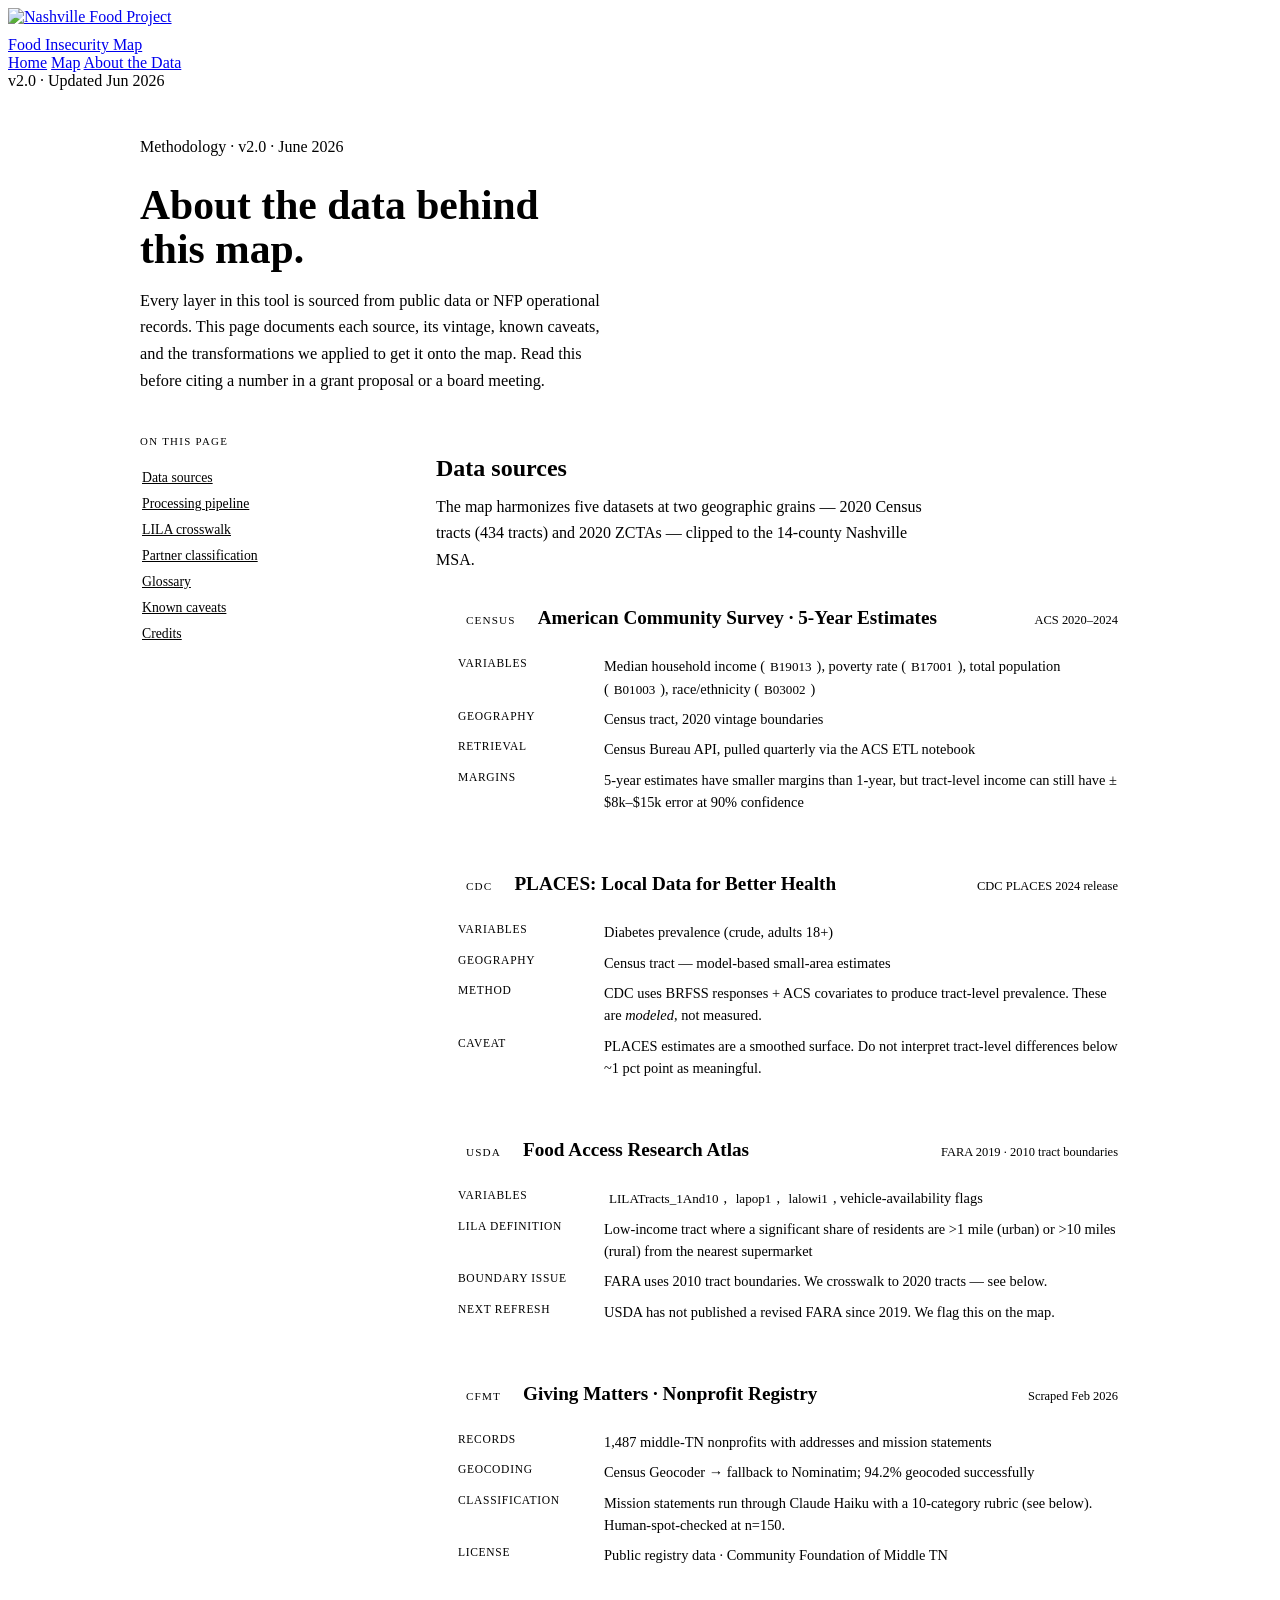
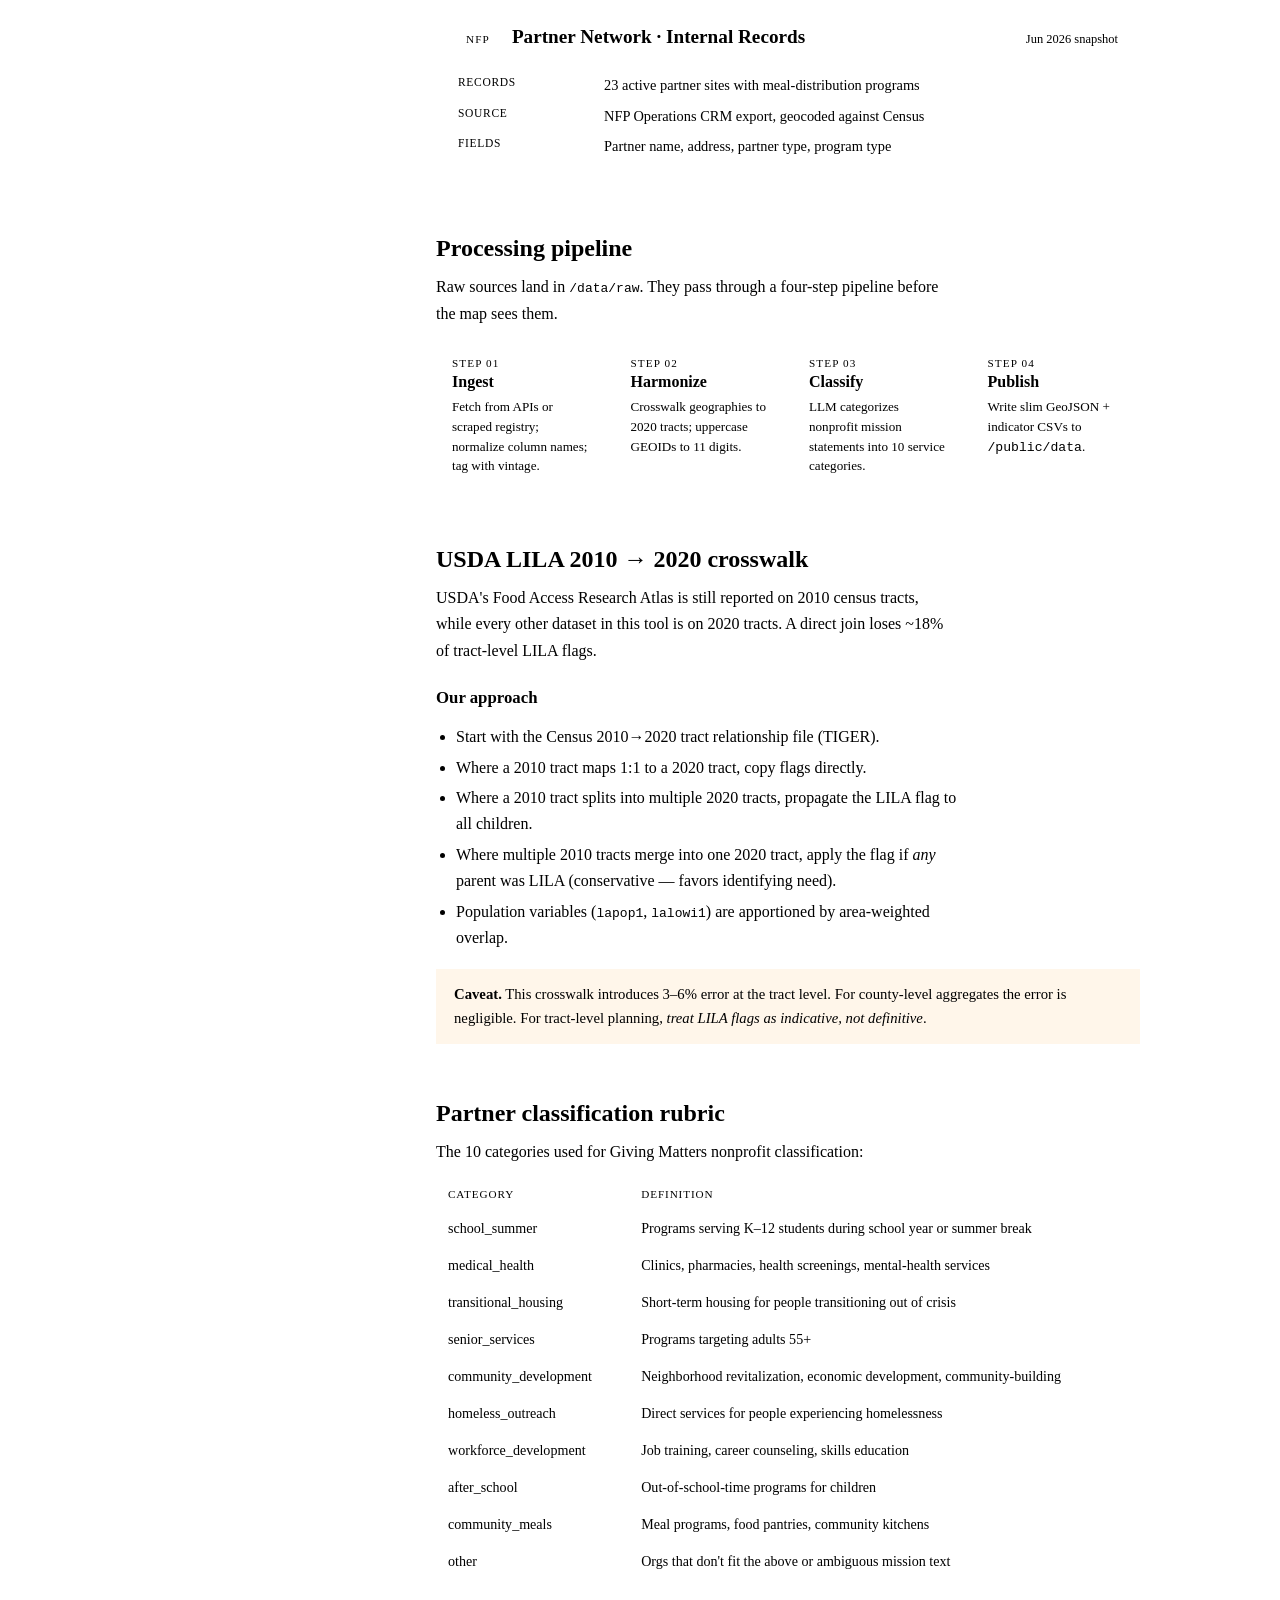
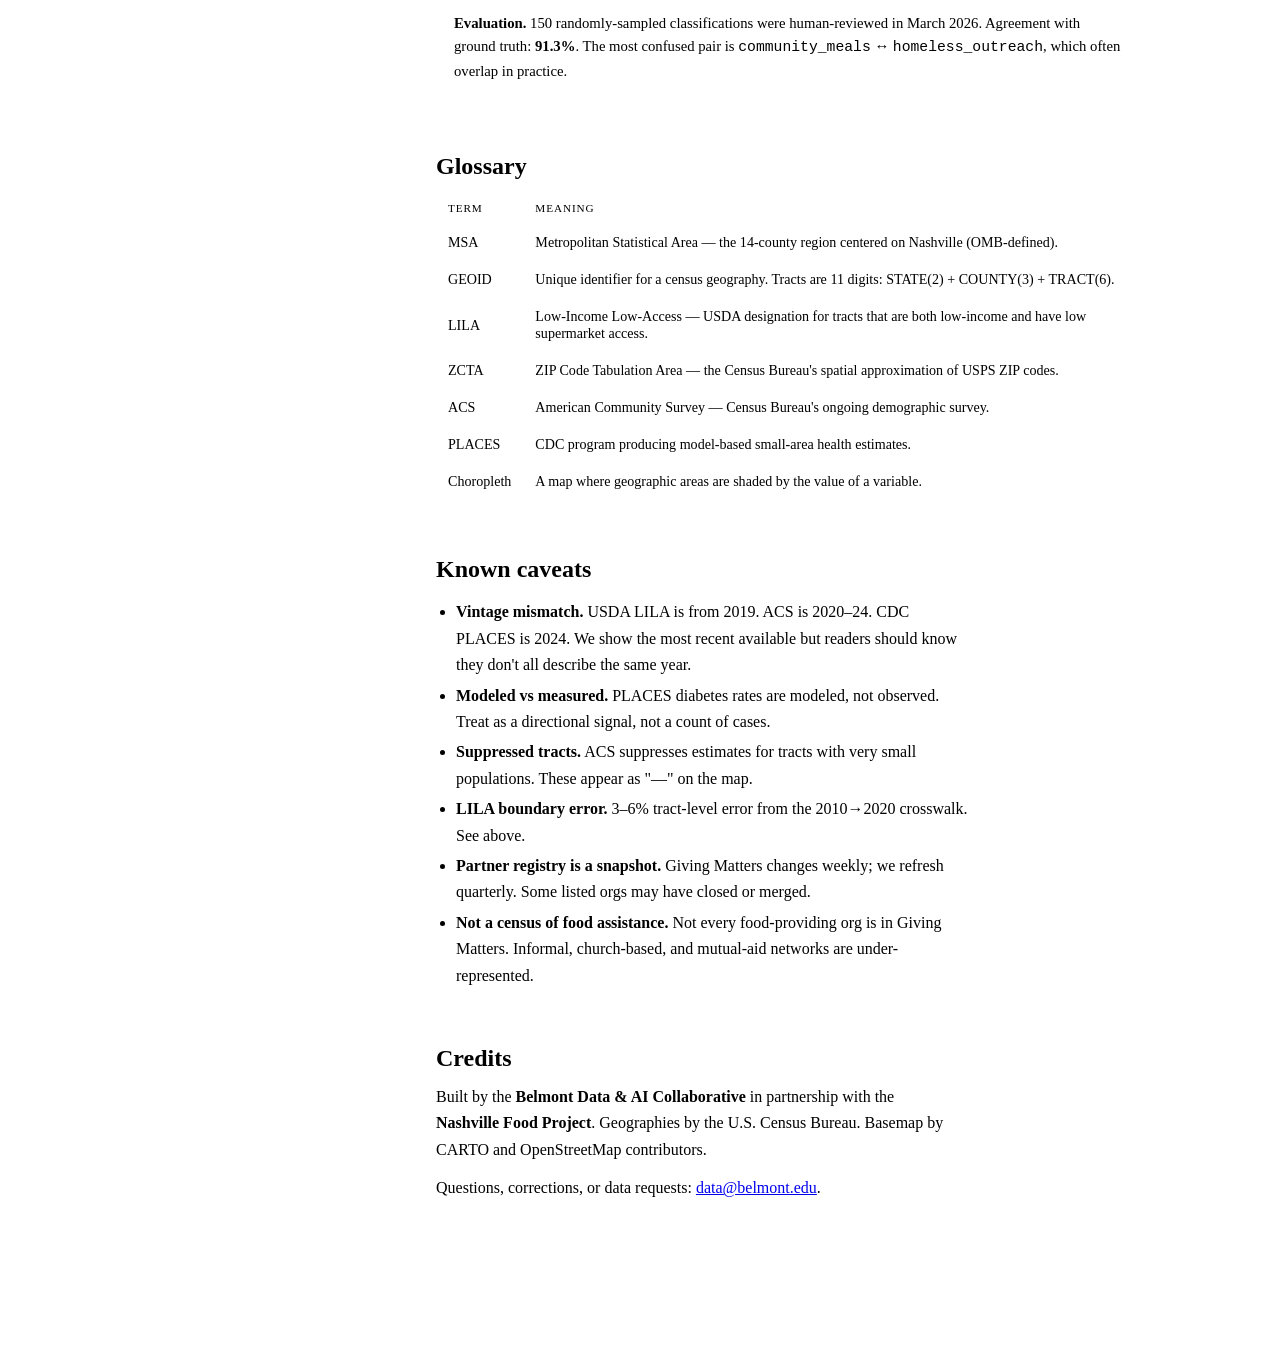
==== About.html @ 11f4994f "Site polish: favicon, link previews, SRI for marker-cluster, search label - favicon.ico (16/32/48, f" ====
<!doctype html>
<html lang="en">
<head>
  <meta charset="utf-8" />
  <title>TNFP Food Insecurity Map — About the Data</title>
  <meta name="viewport" content="width=device-width,initial-scale=1" />
  <meta name="description" content="Sources, vintages and methodology behind every layer of the TNFP Food Insecurity Map." />
  <link rel="icon" href="favicon.ico" sizes="any" />
  <link rel="apple-touch-icon" href="assets/apple-touch-icon.png" />
  <meta property="og:type" content="website" />
  <meta property="og:site_name" content="TNFP Food Insecurity Map" />
  <meta property="og:title" content="TNFP Food Insecurity Map — About the Data" />
  <meta property="og:description" content="Sources, vintages and methodology behind every layer of the TNFP Food Insecurity Map." />
  <meta property="og:url" content="https://tnfpmap.bdaic.ai/About.html" />
  <meta property="og:image" content="https://tnfpmap.bdaic.ai/assets/og-image.jpg" />
  <meta property="og:image:width" content="1200" />
  <meta property="og:image:height" content="630" />
  <meta property="og:image:alt" content="The TNFP Food Insecurity Map: Nashville-area census tracts with Nashville Food Project partners and community organizations." />
  <meta name="twitter:card" content="summary_large_image" />
  <link rel="preconnect" href="https://fonts.googleapis.com" />
  <link rel="preconnect" href="https://fonts.gstatic.com" crossorigin />
  <link href="https://fonts.googleapis.com/css2?family=Inter:wght@400;500;600;700&family=Source+Serif+4:wght@400;500;600;700&family=JetBrains+Mono:wght@400;500&display=swap" rel="stylesheet">
  <link rel="stylesheet" href="styles.css" />
  <style>
    .wrap { max-width: 1000px; margin: 0 auto; padding: 48px 28px 80px; }
    .page-head { margin-bottom: 40px; }
    .page-head h1 { font-size: 2.6rem; line-height: 1.05; margin-bottom: 14px; max-width: 20ch; }
    .page-head p { color: var(--ink-700); max-width: 58ch; line-height: 1.65; font-size: 1.02rem; }

    .layout { display: grid; grid-template-columns: 240px 1fr; gap: 56px; align-items: start; }
    .toc { position: sticky; top: 80px; font-size: 0.86rem; }
    .toc .toc-title { font-family: var(--font-mono); font-size: 0.68rem; text-transform: uppercase; letter-spacing: 0.12em; color: var(--ink-500); margin-bottom: 10px; padding-bottom: 8px; border-bottom: 1px solid var(--ink-200); }
    .toc a { display: block; padding: 5px 0; color: var(--ink-700); border-left: 2px solid transparent; padding-left: 10px; margin-left: -10px; }
    .toc a:hover { color: var(--nfp-green-900); text-decoration: none; }

    .body section { margin-bottom: 56px; }
    .body h2 { font-size: 1.5rem; margin-bottom: 12px; scroll-margin-top: 80px; }
    .body h3 { font-size: 1.05rem; margin: 24px 0 8px; color: var(--nfp-green-900); }
    .body p { color: var(--ink-700); line-height: 1.65; margin: 0 0 12px; max-width: 64ch; }
    .body ul { color: var(--ink-700); line-height: 1.65; padding-left: 20px; max-width: 64ch; }
    .body ul li { margin-bottom: 4px; }

    .source-card {
      border: 1px solid var(--ink-200);
      border-radius: var(--radius-lg);
      padding: 22px;
      margin-bottom: 16px;
      background: white;
    }
    .source-card .src-head {
      display: flex; align-items: baseline; gap: 14px;
      padding-bottom: 12px;
      border-bottom: 1px solid var(--ink-100);
      margin-bottom: 14px;
    }
    .source-card .tag {
      font-family: var(--font-mono); font-size: 0.7rem; text-transform: uppercase;
      letter-spacing: 0.1em; color: var(--nfp-green-700);
      background: var(--nfp-green-100); padding: 3px 8px; border-radius: 4px;
    }
    .source-card h3 { margin: 0; font-size: 1.2rem; font-family: var(--font-serif); flex: 1; }
    .source-card .vintage { font-family: var(--font-mono); font-size: 0.78rem; color: var(--ink-500); }
    .source-card dl {
      display: grid; grid-template-columns: 130px 1fr;
      gap: 8px 16px; font-size: 0.9rem; margin: 0;
    }
    .source-card dt { color: var(--ink-500); font-family: var(--font-mono); font-size: 0.72rem; text-transform: uppercase; letter-spacing: 0.06em; padding-top: 2px; }
    .source-card dd { margin: 0; color: var(--ink-800); line-height: 1.55; }
    .source-card dd code { font-family: var(--font-mono); font-size: 0.82rem; background: var(--ink-100); padding: 1px 5px; border-radius: 3px; color: var(--nfp-green-900); }

    .callout {
      background: var(--nfp-green-50);
      border-left: 3px solid var(--nfp-green-700);
      padding: 14px 18px;
      margin: 18px 0;
      border-radius: 0 var(--radius) var(--radius) 0;
      font-size: 0.92rem;
      color: var(--ink-800);
      line-height: 1.6;
    }
    .callout.warn {
      background: #fff6ea;
      border-color: var(--accent-amber);
    }
    .callout strong { color: var(--nfp-green-900); }
    .callout.warn strong { color: var(--accent-rust); }

    table.glossary {
      width: 100%;
      border-collapse: collapse;
      font-size: 0.88rem;
    }
    table.glossary th, table.glossary td {
      text-align: left; padding: 10px 12px;
      border-bottom: 1px solid var(--ink-100);
    }
    table.glossary th {
      font-family: var(--font-mono); font-size: 0.7rem;
      text-transform: uppercase; letter-spacing: 0.08em;
      color: var(--ink-500); font-weight: 500;
      border-bottom: 1px solid var(--ink-200);
    }
    table.glossary td.term { font-family: var(--font-mono); color: var(--nfp-green-800); white-space: nowrap; }
    table.glossary tr:last-child td { border-bottom: 0; }

    .pipeline { display: grid; grid-template-columns: repeat(4, 1fr); gap: 10px; margin: 16px 0 24px; }
    .pipeline .step {
      border: 1px solid var(--ink-200);
      border-radius: var(--radius);
      padding: 14px 16px;
      background: white;
      position: relative;
    }
    .pipeline .step .n { font-family: var(--font-mono); font-size: 0.7rem; color: var(--ink-500); text-transform: uppercase; letter-spacing: 0.1em; }
    .pipeline .step .t { font-family: var(--font-serif); font-weight: 600; color: var(--nfp-green-900); margin: 4px 0 6px; }
    .pipeline .step .d { font-size: 0.82rem; color: var(--ink-600); line-height: 1.5; }

    @media (max-width: 880px) {
      .layout { grid-template-columns: 1fr; }
      .toc { position: static; }
      .pipeline { grid-template-columns: 1fr 1fr; }
    }
  </style>
</head>
<body>

<nav class="topnav">
  <a class="brand" href="index.html">
    <img src="assets/nfp-logo.png" alt="Nashville Food Project" style="height:28px;width:auto;display:block;" />
    <span>Food Insecurity Map</span>
  </a>
  <div class="links">
    <a href="index.html">Home</a>
    <a href="Map.html">Map</a>
    <a href="About.html" class="active">About the Data</a>
  </div>
  <div class="spacer"></div>
  <div class="meta">v2.0 · Updated Jun 2026</div>
</nav>

<main class="wrap">
  <div class="page-head">
    <div class="eyebrow">Methodology · v2.0 · June 2026</div>
    <h1>About the data behind this map.</h1>
    <p>
      Every layer in this tool is sourced from public data or NFP operational records.
      This page documents each source, its vintage, known caveats, and the transformations we
      applied to get it onto the map. Read this before citing a number in a grant proposal
      or a board meeting.
    </p>
  </div>

  <div class="layout">
    <aside class="toc">
      <div class="toc-title">On this page</div>
      <a href="#sources">Data sources</a>
      <a href="#pipeline">Processing pipeline</a>
      <a href="#lila-crosswalk">LILA crosswalk</a>
      <a href="#partner-classification">Partner classification</a>
      <a href="#glossary">Glossary</a>
      <a href="#caveats">Known caveats</a>
      <a href="#credits">Credits</a>
    </aside>

    <div class="body">

      <section id="sources">
        <h2>Data sources</h2>
        <p>The map harmonizes five datasets at two geographic grains — 2020 Census tracts (434 tracts) and 2020 ZCTAs — clipped to the 14-county Nashville MSA.</p>

        <div class="source-card">
          <div class="src-head">
            <span class="tag">Census</span>
            <h3>American Community Survey · 5-Year Estimates</h3>
            <span class="vintage">ACS 2020–2024</span>
          </div>
          <dl>
            <dt>Variables</dt><dd>Median household income (<code>B19013</code>), poverty rate (<code>B17001</code>), total population (<code>B01003</code>), race/ethnicity (<code>B03002</code>)</dd>
            <dt>Geography</dt><dd>Census tract, 2020 vintage boundaries</dd>
            <dt>Retrieval</dt><dd>Census Bureau API, pulled quarterly via the ACS ETL notebook</dd>
            <dt>Margins</dt><dd>5-year estimates have smaller margins than 1-year, but tract-level income can still have ±$8k–$15k error at 90% confidence</dd>
          </dl>
        </div>

        <div class="source-card">
          <div class="src-head">
            <span class="tag">CDC</span>
            <h3>PLACES: Local Data for Better Health</h3>
            <span class="vintage">CDC PLACES 2024 release</span>
          </div>
          <dl>
            <dt>Variables</dt><dd>Diabetes prevalence (crude, adults 18+)</dd>
            <dt>Geography</dt><dd>Census tract — model-based small-area estimates</dd>
            <dt>Method</dt><dd>CDC uses BRFSS responses + ACS covariates to produce tract-level prevalence. These are <em>modeled</em>, not measured.</dd>
            <dt>Caveat</dt><dd>PLACES estimates are a smoothed surface. Do not interpret tract-level differences below ~1 pct point as meaningful.</dd>
          </dl>
        </div>

        <div class="source-card">
          <div class="src-head">
            <span class="tag">USDA</span>
            <h3>Food Access Research Atlas</h3>
            <span class="vintage">FARA 2019 · 2010 tract boundaries</span>
          </div>
          <dl>
            <dt>Variables</dt><dd><code>LILATracts_1And10</code>, <code>lapop1</code>, <code>lalowi1</code>, vehicle-availability flags</dd>
            <dt>LILA definition</dt><dd>Low-income tract where a significant share of residents are &gt;1 mile (urban) or &gt;10 miles (rural) from the nearest supermarket</dd>
            <dt>Boundary issue</dt><dd>FARA uses 2010 tract boundaries. We crosswalk to 2020 tracts — see below.</dd>
            <dt>Next refresh</dt><dd>USDA has not published a revised FARA since 2019. We flag this on the map.</dd>
          </dl>
        </div>

        <div class="source-card">
          <div class="src-head">
            <span class="tag">CFMT</span>
            <h3>Giving Matters · Nonprofit Registry</h3>
            <span class="vintage">Scraped Feb 2026</span>
          </div>
          <dl>
            <dt>Records</dt><dd>1,487 middle-TN nonprofits with addresses and mission statements</dd>
            <dt>Geocoding</dt><dd>Census Geocoder → fallback to Nominatim; 94.2% geocoded successfully</dd>
            <dt>Classification</dt><dd>Mission statements run through Claude Haiku with a 10-category rubric (see below). Human-spot-checked at n=150.</dd>
            <dt>License</dt><dd>Public registry data · Community Foundation of Middle TN</dd>
          </dl>
        </div>

        <div class="source-card">
          <div class="src-head">
            <span class="tag">NFP</span>
            <h3>Partner Network · Internal Records</h3>
            <span class="vintage">Jun 2026 snapshot</span>
          </div>
          <dl>
            <dt>Records</dt><dd>23 active partner sites with meal-distribution programs</dd>
            <dt>Source</dt><dd>NFP Operations CRM export, geocoded against Census</dd>
            <dt>Fields</dt><dd>Partner name, address, partner type, program type</dd>
          </dl>
        </div>
      </section>

      <section id="pipeline">
        <h2>Processing pipeline</h2>
        <p>Raw sources land in <code>/data/raw</code>. They pass through a four-step pipeline before the map sees them.</p>
        <div class="pipeline">
          <div class="step"><div class="n">Step 01</div><div class="t">Ingest</div><div class="d">Fetch from APIs or scraped registry; normalize column names; tag with vintage.</div></div>
          <div class="step"><div class="n">Step 02</div><div class="t">Harmonize</div><div class="d">Crosswalk geographies to 2020 tracts; uppercase GEOIDs to 11 digits.</div></div>
          <div class="step"><div class="n">Step 03</div><div class="t">Classify</div><div class="d">LLM categorizes nonprofit mission statements into 10 service categories.</div></div>
          <div class="step"><div class="n">Step 04</div><div class="t">Publish</div><div class="d">Write slim GeoJSON + indicator CSVs to <code>/public/data</code>.</div></div>
        </div>
      </section>

      <section id="lila-crosswalk">
        <h2>USDA LILA 2010 → 2020 crosswalk</h2>
        <p>
          USDA's Food Access Research Atlas is still reported on 2010 census tracts, while every other dataset in this
          tool is on 2020 tracts. A direct join loses ~18% of tract-level LILA flags.
        </p>
        <h3>Our approach</h3>
        <ul>
          <li>Start with the Census 2010→2020 tract relationship file (TIGER).</li>
          <li>Where a 2010 tract maps 1:1 to a 2020 tract, copy flags directly.</li>
          <li>Where a 2010 tract splits into multiple 2020 tracts, propagate the LILA flag to all children.</li>
          <li>Where multiple 2010 tracts merge into one 2020 tract, apply the flag if <em>any</em> parent was LILA (conservative — favors identifying need).</li>
          <li>Population variables (<code>lapop1</code>, <code>lalowi1</code>) are apportioned by area-weighted overlap.</li>
        </ul>
        <div class="callout warn">
          <strong>Caveat.</strong> This crosswalk introduces 3–6% error at the tract level. For county-level aggregates the error is negligible. For tract-level planning, <em>treat LILA flags as indicative, not definitive</em>.
        </div>
      </section>

      <section id="partner-classification">
        <h2>Partner classification rubric</h2>
        <p>The 10 categories used for Giving Matters nonprofit classification:</p>
        <table class="glossary">
          <thead><tr><th>Category</th><th>Definition</th></tr></thead>
          <tbody>
            <tr><td class="term">school_summer</td><td>Programs serving K–12 students during school year or summer break</td></tr>
            <tr><td class="term">medical_health</td><td>Clinics, pharmacies, health screenings, mental-health services</td></tr>
            <tr><td class="term">transitional_housing</td><td>Short-term housing for people transitioning out of crisis</td></tr>
            <tr><td class="term">senior_services</td><td>Programs targeting adults 55+</td></tr>
            <tr><td class="term">community_development</td><td>Neighborhood revitalization, economic development, community-building</td></tr>
            <tr><td class="term">homeless_outreach</td><td>Direct services for people experiencing homelessness</td></tr>
            <tr><td class="term">workforce_development</td><td>Job training, career counseling, skills education</td></tr>
            <tr><td class="term">after_school</td><td>Out-of-school-time programs for children</td></tr>
            <tr><td class="term">community_meals</td><td>Meal programs, food pantries, community kitchens</td></tr>
            <tr><td class="term">other</td><td>Orgs that don't fit the above or ambiguous mission text</td></tr>
          </tbody>
        </table>
        <div class="callout">
          <strong>Evaluation.</strong> 150 randomly-sampled classifications were human-reviewed in March 2026.
          Agreement with ground truth: <strong>91.3%</strong>. The most confused pair is <code>community_meals</code> ↔ <code>homeless_outreach</code>,
          which often overlap in practice.
        </div>
      </section>

      <section id="glossary">
        <h2>Glossary</h2>
        <table class="glossary">
          <thead><tr><th>Term</th><th>Meaning</th></tr></thead>
          <tbody>
            <tr><td class="term">MSA</td><td>Metropolitan Statistical Area — the 14-county region centered on Nashville (OMB-defined).</td></tr>
            <tr><td class="term">GEOID</td><td>Unique identifier for a census geography. Tracts are 11 digits: STATE(2) + COUNTY(3) + TRACT(6).</td></tr>
            <tr><td class="term">LILA</td><td>Low-Income Low-Access — USDA designation for tracts that are both low-income and have low supermarket access.</td></tr>
            <tr><td class="term">ZCTA</td><td>ZIP Code Tabulation Area — the Census Bureau's spatial approximation of USPS ZIP codes.</td></tr>
            <tr><td class="term">ACS</td><td>American Community Survey — Census Bureau's ongoing demographic survey.</td></tr>
            <tr><td class="term">PLACES</td><td>CDC program producing model-based small-area health estimates.</td></tr>
            <tr><td class="term">Choropleth</td><td>A map where geographic areas are shaded by the value of a variable.</td></tr>
          </tbody>
        </table>
      </section>

      <section id="caveats">
        <h2>Known caveats</h2>
        <ul>
          <li><strong>Vintage mismatch.</strong> USDA LILA is from 2019. ACS is 2020–24. CDC PLACES is 2024. We show the most recent available but readers should know they don't all describe the same year.</li>
          <li><strong>Modeled vs measured.</strong> PLACES diabetes rates are modeled, not observed. Treat as a directional signal, not a count of cases.</li>
          <li><strong>Suppressed tracts.</strong> ACS suppresses estimates for tracts with very small populations. These appear as "—" on the map.</li>
          <li><strong>LILA boundary error.</strong> 3–6% tract-level error from the 2010→2020 crosswalk. See above.</li>
          <li><strong>Partner registry is a snapshot.</strong> Giving Matters changes weekly; we refresh quarterly. Some listed orgs may have closed or merged.</li>
          <li><strong>Not a census of food assistance.</strong> Not every food-providing org is in Giving Matters. Informal, church-based, and mutual-aid networks are under-represented.</li>
        </ul>
      </section>

      <section id="credits">
        <h2>Credits</h2>
        <p>
          Built by the <strong>Belmont Data &amp; AI Collaborative</strong> in partnership with the <strong>Nashville Food Project</strong>.
          Geographies by the U.S. Census Bureau. Basemap by CARTO and OpenStreetMap contributors.
        </p>
        <p>
          Questions, corrections, or data requests: <a href="mailto:data@belmont.edu">data@belmont.edu</a>.
        </p>
      </section>

    </div>
  </div>
</main>

</body>
</html>
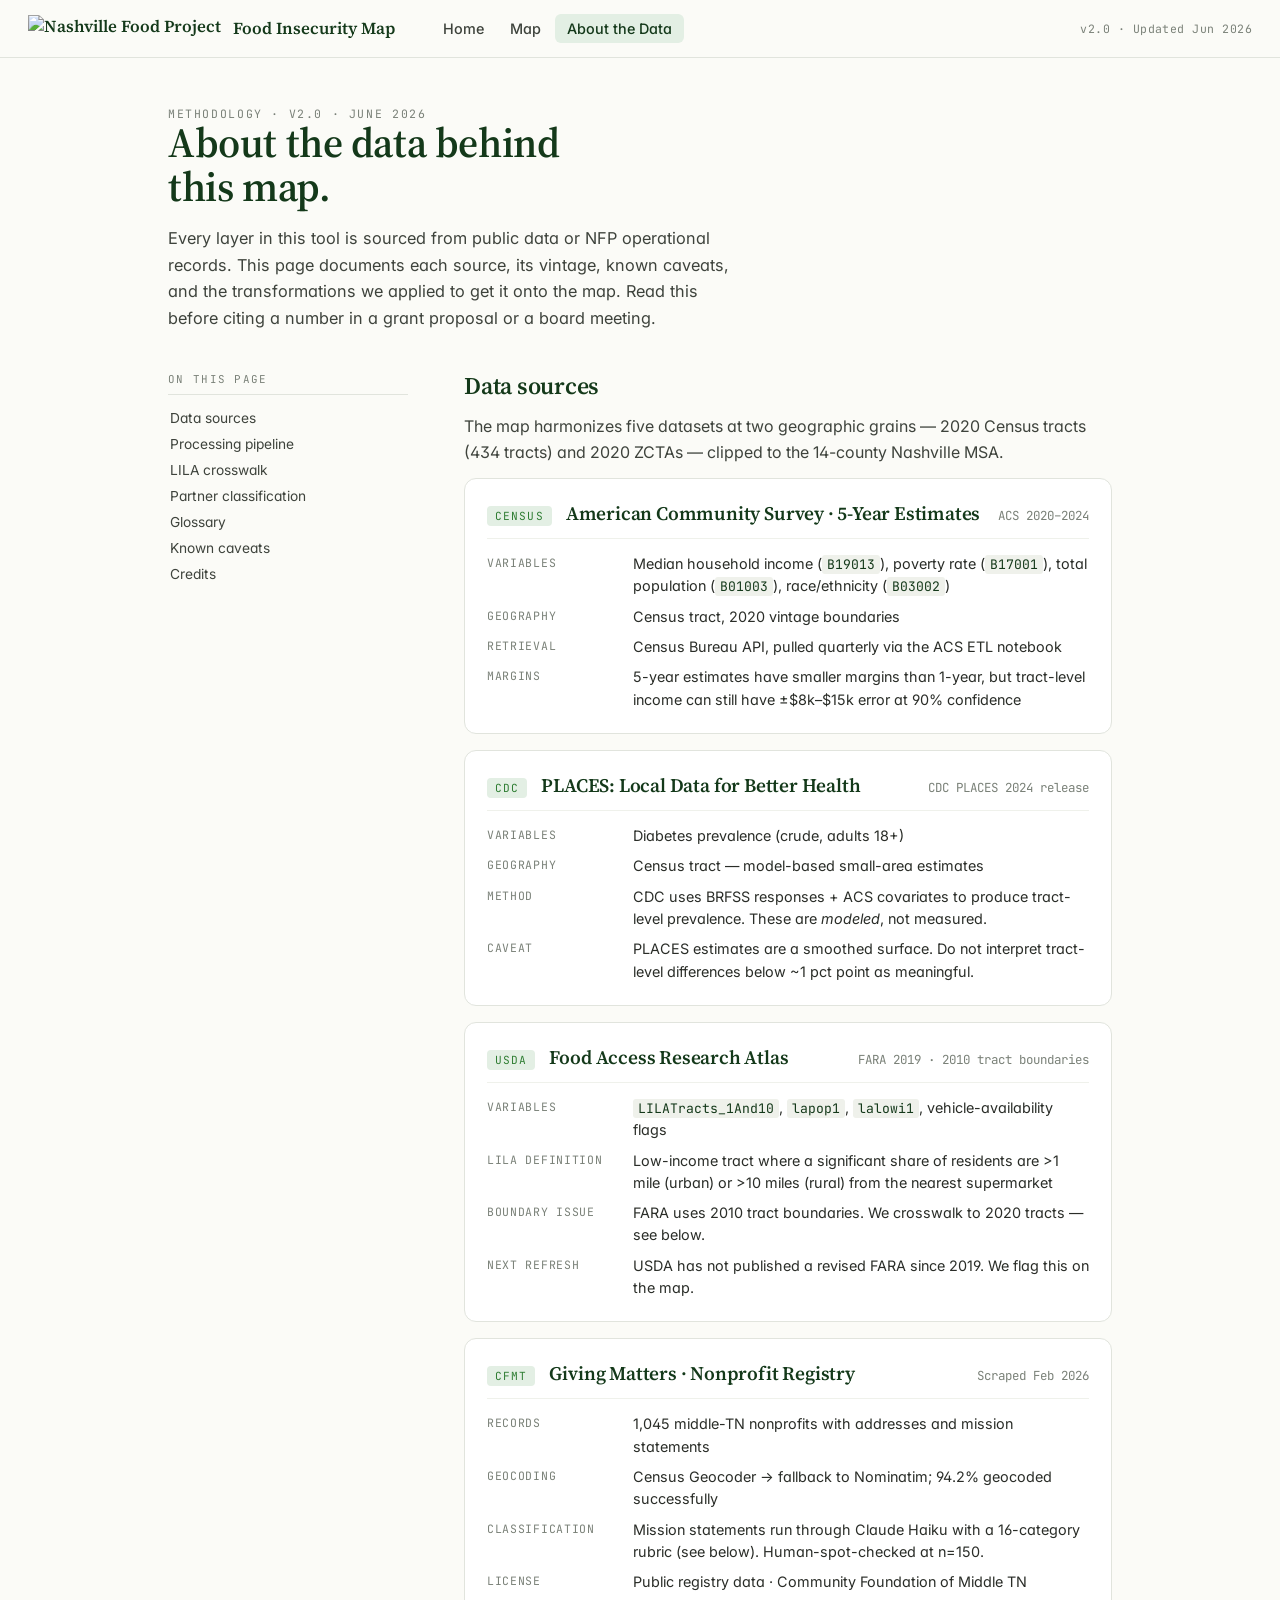
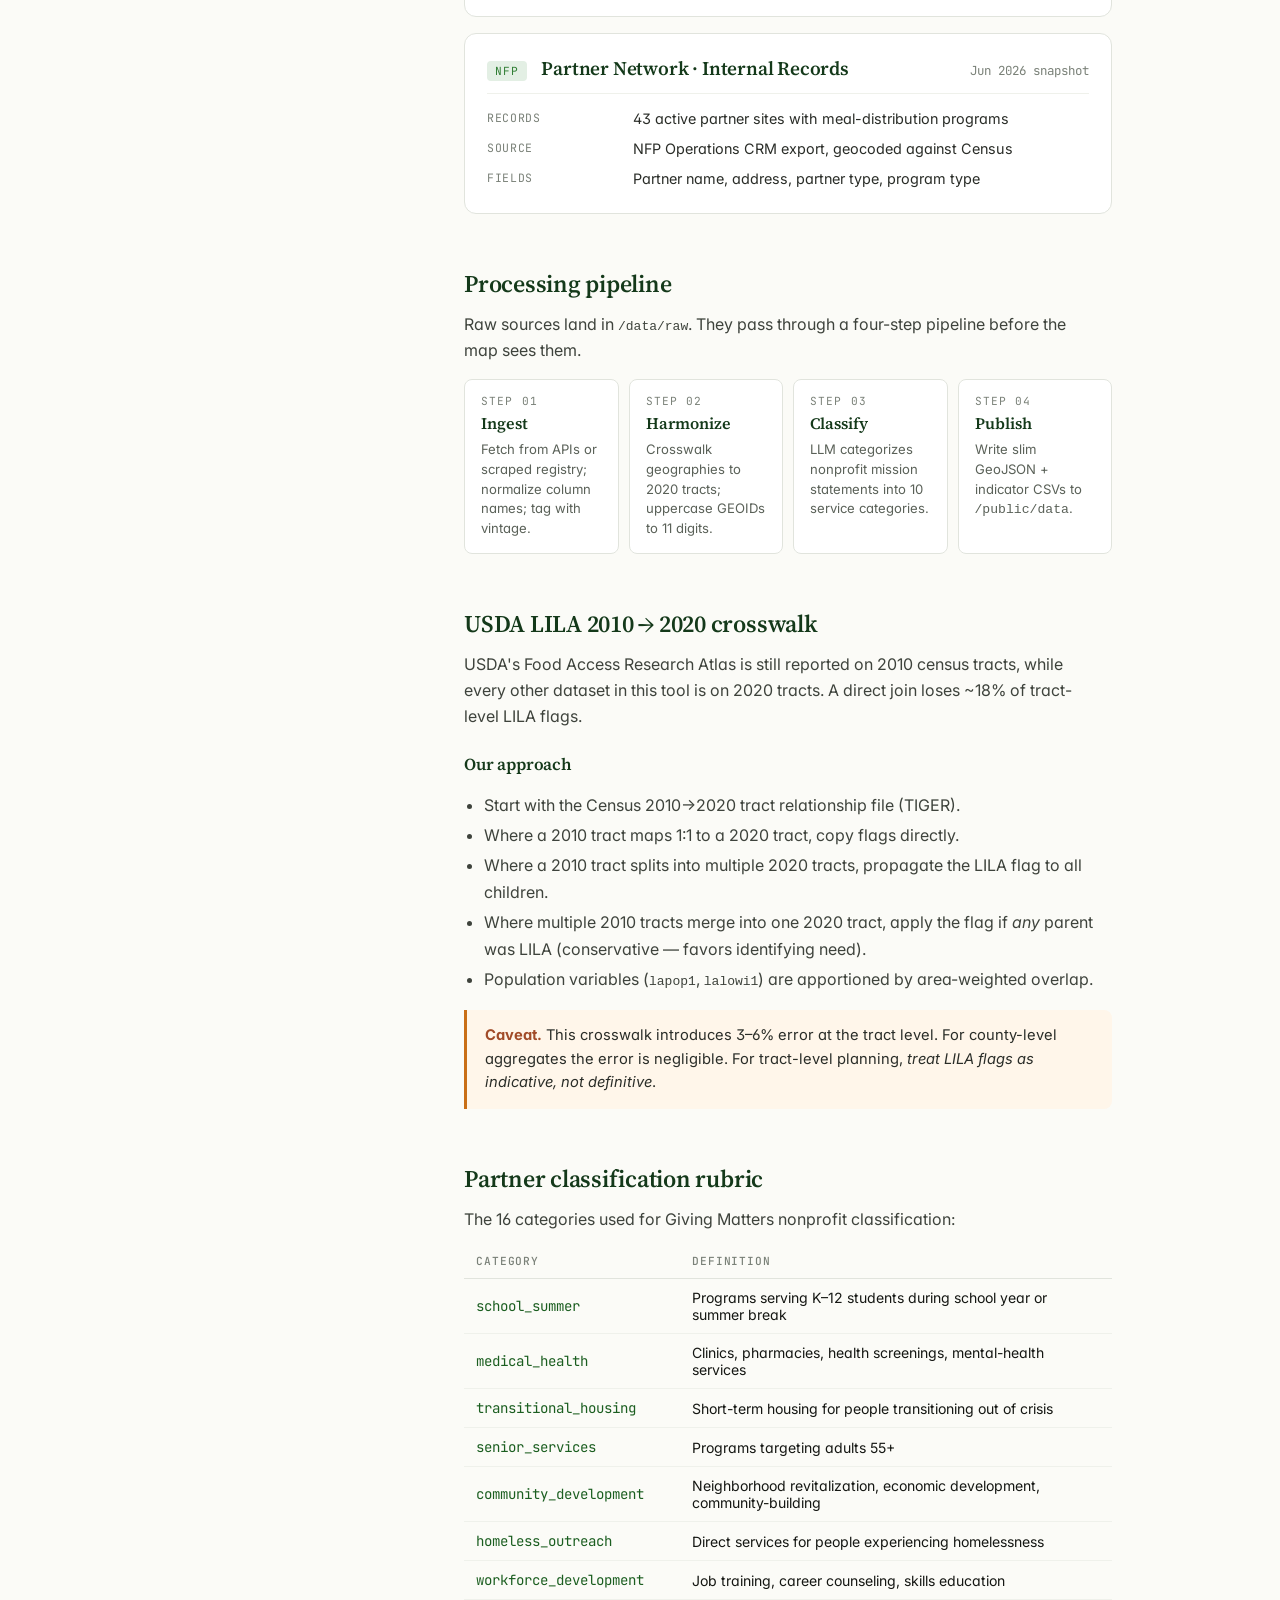
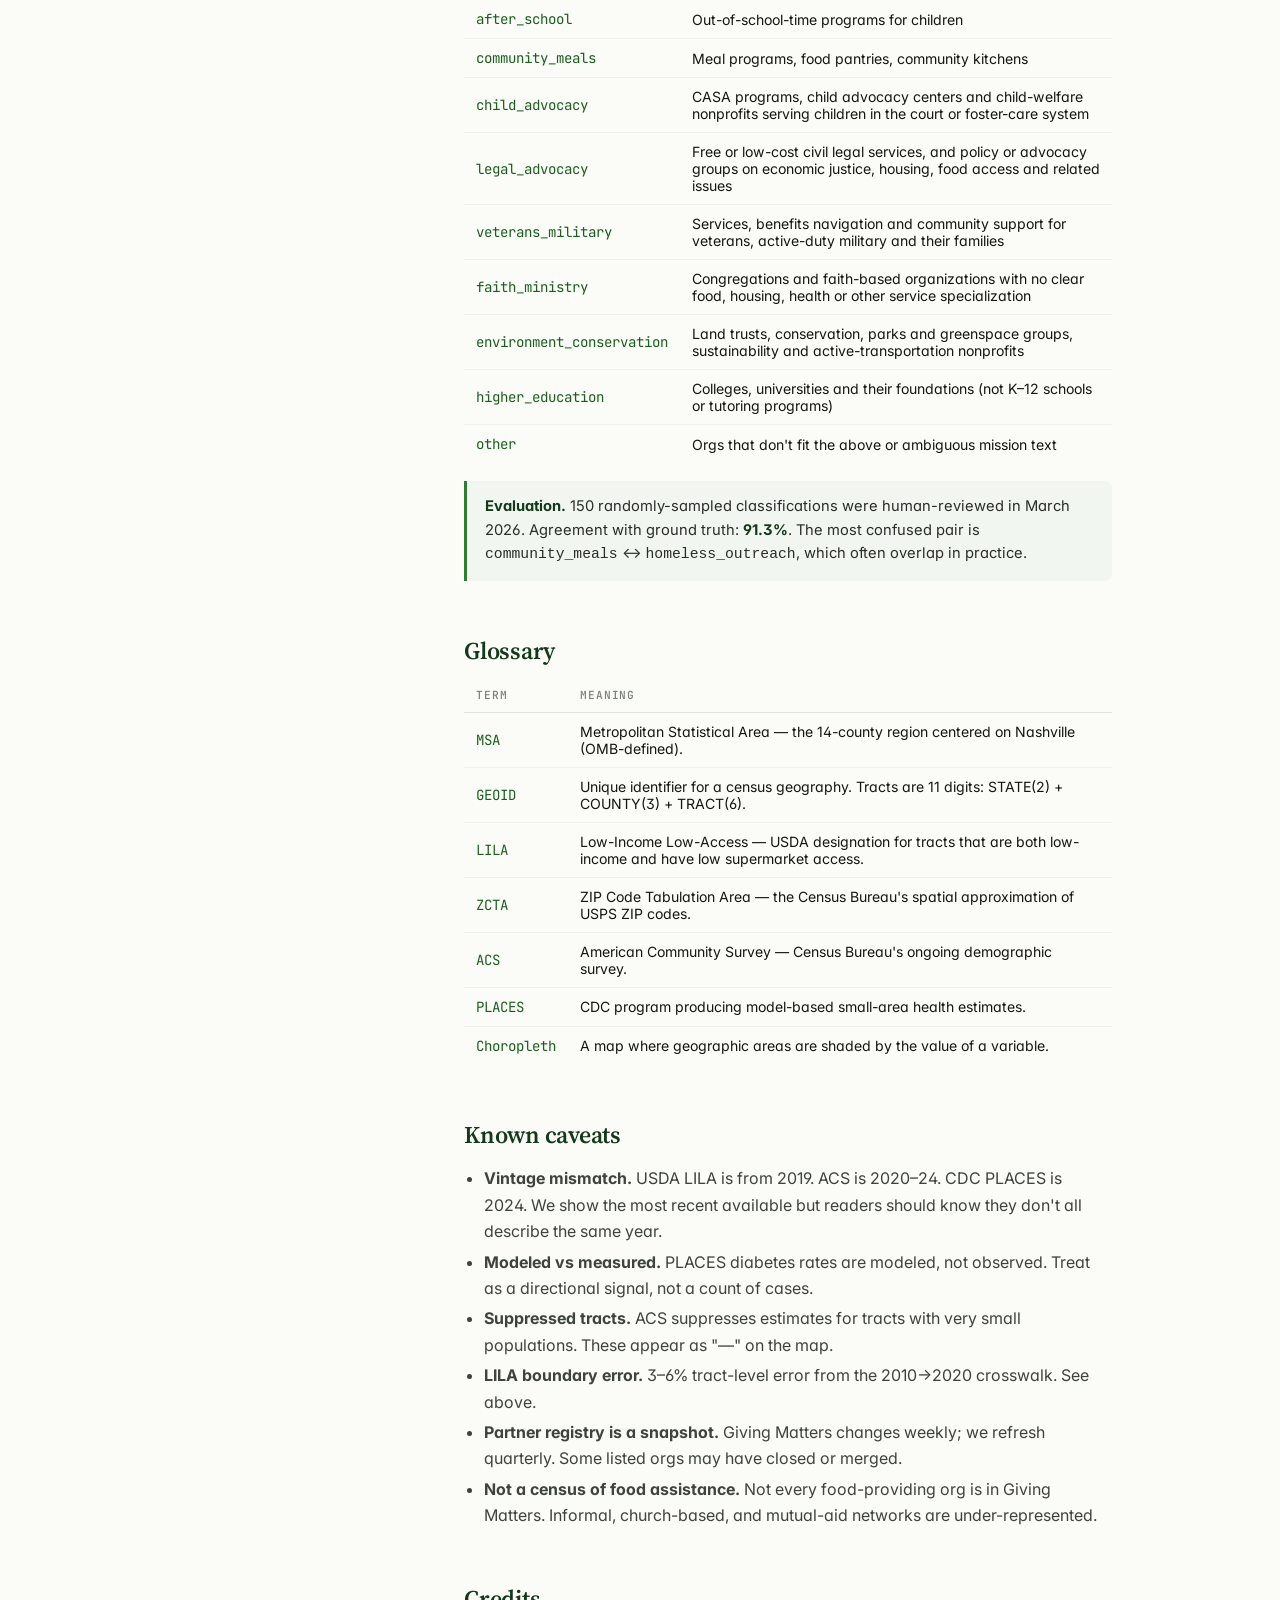
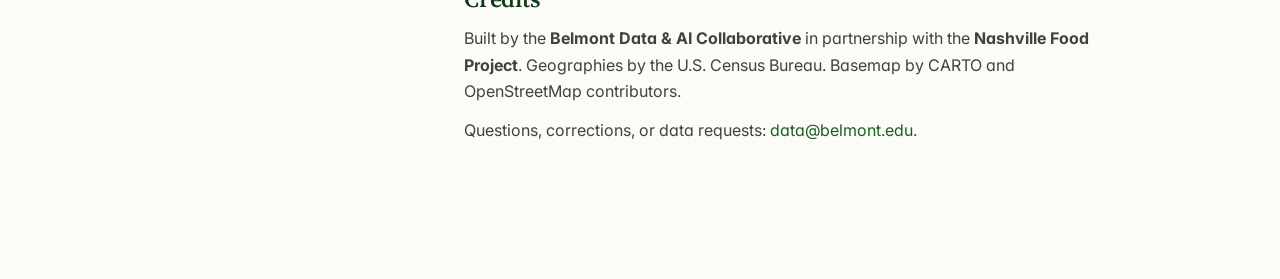
==== commit 582ed35d: "QA fixes: ZIP detail crash, ZIP search, escaping, page copy, zoom overlap, keyboard - featureCentroi" ====
--- a/About.html
+++ b/About.html
@@ -217,9 +217,9 @@
             <span class="vintage">Scraped Feb 2026</span>
           </div>
           <dl>
-            <dt>Records</dt><dd>1,487 middle-TN nonprofits with addresses and mission statements</dd>
+            <dt>Records</dt><dd>1,045 middle-TN nonprofits with addresses and mission statements</dd>
             <dt>Geocoding</dt><dd>Census Geocoder → fallback to Nominatim; 94.2% geocoded successfully</dd>
-            <dt>Classification</dt><dd>Mission statements run through Claude Haiku with a 10-category rubric (see below). Human-spot-checked at n=150.</dd>
+            <dt>Classification</dt><dd>Mission statements run through Claude Haiku with a 16-category rubric (see below). Human-spot-checked at n=150.</dd>
             <dt>License</dt><dd>Public registry data · Community Foundation of Middle TN</dd>
           </dl>
         </div>
@@ -231,7 +231,7 @@
             <span class="vintage">Jun 2026 snapshot</span>
           </div>
           <dl>
-            <dt>Records</dt><dd>23 active partner sites with meal-distribution programs</dd>
+            <dt>Records</dt><dd>43 active partner sites with meal-distribution programs</dd>
             <dt>Source</dt><dd>NFP Operations CRM export, geocoded against Census</dd>
             <dt>Fields</dt><dd>Partner name, address, partner type, program type</dd>
           </dl>
@@ -270,7 +270,7 @@
 
       <section id="partner-classification">
         <h2>Partner classification rubric</h2>
-        <p>The 10 categories used for Giving Matters nonprofit classification:</p>
+        <p>The 16 categories used for Giving Matters nonprofit classification:</p>
         <table class="glossary">
           <thead><tr><th>Category</th><th>Definition</th></tr></thead>
           <tbody>
@@ -283,6 +283,12 @@
             <tr><td class="term">workforce_development</td><td>Job training, career counseling, skills education</td></tr>
             <tr><td class="term">after_school</td><td>Out-of-school-time programs for children</td></tr>
             <tr><td class="term">community_meals</td><td>Meal programs, food pantries, community kitchens</td></tr>
+            <tr><td class="term">child_advocacy</td><td>CASA programs, child advocacy centers and child-welfare nonprofits serving children in the court or foster-care system</td></tr>
+            <tr><td class="term">legal_advocacy</td><td>Free or low-cost civil legal services, and policy or advocacy groups on economic justice, housing, food access and related issues</td></tr>
+            <tr><td class="term">veterans_military</td><td>Services, benefits navigation and community support for veterans, active-duty military and their families</td></tr>
+            <tr><td class="term">faith_ministry</td><td>Congregations and faith-based organizations with no clear food, housing, health or other service specialization</td></tr>
+            <tr><td class="term">environment_conservation</td><td>Land trusts, conservation, parks and greenspace groups, sustainability and active-transportation nonprofits</td></tr>
+            <tr><td class="term">higher_education</td><td>Colleges, universities and their foundations (not K–12 schools or tutoring programs)</td></tr>
             <tr><td class="term">other</td><td>Orgs that don't fit the above or ambiguous mission text</td></tr>
           </tbody>
         </table>
--- a/styles.css
+++ b/styles.css
@@ -0,0 +1,238 @@
+/* NFP Food Insecurity Map — shared styles
+   Palette: forest green brand + warm neutrals, elevated typography. */
+
+:root {
+  --nfp-green-900: #14391a;
+  --nfp-green-800: #1b5e20;
+  --nfp-green-700: #2e7d32;
+  --nfp-green-600: #3e8e41;
+  --nfp-green-300: #a8c9ac;
+  --nfp-green-100: #e3efe4;
+  --nfp-green-50:  #f1f6f1;
+
+  --ink-900: #151713;
+  --ink-800: #2a2d28;
+  --ink-700: #3e433c;
+  --ink-600: #5a6158;
+  --ink-500: #7a8178;
+  --ink-400: #9aa198;
+  --ink-300: #c3c8be;
+  --ink-200: #e1e4dd;
+  --ink-100: #eff1eb;
+  --ink-50:  #f8f9f5;
+  --paper:   #fbfbf7;
+
+  --accent-amber: #c96f17;
+  --accent-rust:  #a14b28;
+
+  --danger: #b3261e;
+
+  --radius-sm: 4px;
+  --radius:    8px;
+  --radius-lg: 12px;
+
+  --shadow-sm: 0 1px 2px rgba(20, 57, 26, 0.06), 0 1px 1px rgba(20, 57, 26, 0.04);
+  --shadow:    0 2px 6px rgba(20, 57, 26, 0.08), 0 1px 2px rgba(20, 57, 26, 0.05);
+  --shadow-lg: 0 10px 30px rgba(20, 57, 26, 0.14), 0 3px 8px rgba(20, 57, 26, 0.08);
+
+  --font-sans: "Inter", "Helvetica Neue", Helvetica, Arial, sans-serif;
+  --font-serif: "Source Serif 4", "Source Serif Pro", Georgia, serif;
+  --font-mono: "JetBrains Mono", ui-monospace, "SF Mono", Menlo, monospace;
+
+  --density-row: 34px;
+  --density-gap: 10px;
+}
+
+[data-density="compact"] {
+  --density-row: 26px;
+  --density-gap: 6px;
+}
+
+* { box-sizing: border-box; }
+
+html, body {
+  margin: 0;
+  padding: 0;
+  font-family: var(--font-sans);
+  color: var(--ink-900);
+  background: var(--paper);
+  font-feature-settings: "ss01", "cv11";
+  -webkit-font-smoothing: antialiased;
+}
+
+a { color: var(--nfp-green-800); text-decoration: none; }
+a:hover { text-decoration: underline; text-underline-offset: 3px; }
+
+h1, h2, h3, h4 { font-family: var(--font-serif); font-weight: 600; letter-spacing: -0.01em; color: var(--nfp-green-900); margin: 0; }
+h1 { font-size: 2.4rem; line-height: 1.1; }
+h2 { font-size: 1.6rem; line-height: 1.2; }
+h3 { font-size: 1.15rem; line-height: 1.3; }
+
+.mono { font-family: var(--font-mono); font-size: 0.78rem; letter-spacing: 0.02em; }
+.eyebrow {
+  font-family: var(--font-mono);
+  font-size: 0.72rem;
+  text-transform: uppercase;
+  letter-spacing: 0.14em;
+  color: var(--ink-500);
+}
+
+/* --- Top Nav --- */
+.topnav {
+  display: flex;
+  align-items: center;
+  gap: 24px;
+  padding: 14px 28px;
+  background: var(--paper);
+  border-bottom: 1px solid var(--ink-200);
+  position: sticky;
+  top: 0;
+  z-index: 500;
+}
+.topnav .brand {
+  display: flex;
+  align-items: center;
+  gap: 12px;
+  font-family: var(--font-serif);
+  font-weight: 600;
+  color: var(--nfp-green-900);
+  font-size: 1.05rem;
+  text-decoration: none;
+  cursor: pointer;
+}
+.topnav .brand .mark {
+  width: 28px;
+  height: 28px;
+  border-radius: 6px;
+  background: var(--nfp-green-700);
+  display: grid;
+  place-items: center;
+  color: white;
+  font-weight: 700;
+  font-size: 0.8rem;
+  font-family: var(--font-sans);
+  letter-spacing: 0.02em;
+}
+.topnav .links {
+  display: flex;
+  gap: 2px;
+  margin-left: 12px;
+}
+.topnav .links a {
+  padding: 6px 12px;
+  border-radius: 6px;
+  color: var(--ink-700);
+  font-size: 0.9rem;
+  font-weight: 500;
+}
+.topnav .links a:hover { background: var(--ink-100); text-decoration: none; }
+.topnav .links a.active {
+  background: var(--nfp-green-100);
+  color: var(--nfp-green-900);
+}
+.topnav .spacer { flex: 1; }
+.topnav .meta {
+  font-family: var(--font-mono);
+  font-size: 0.72rem;
+  color: var(--ink-500);
+  letter-spacing: 0.04em;
+}
+
+/* --- Buttons --- */
+.btn {
+  display: inline-flex;
+  align-items: center;
+  gap: 8px;
+  padding: 8px 14px;
+  border-radius: 6px;
+  border: 1px solid var(--ink-200);
+  background: white;
+  color: var(--ink-800);
+  font: 500 0.88rem var(--font-sans);
+  cursor: pointer;
+  transition: background 0.12s ease, border-color 0.12s ease, color 0.12s ease;
+}
+.btn:hover { background: var(--ink-50); border-color: var(--ink-300); }
+.btn.primary {
+  background: var(--nfp-green-800);
+  border-color: var(--nfp-green-800);
+  color: white;
+}
+.btn.primary:hover { background: var(--nfp-green-900); border-color: var(--nfp-green-900); }
+.btn.ghost { background: transparent; border-color: transparent; }
+.btn.ghost:hover { background: var(--ink-100); }
+.btn.small { padding: 4px 8px; font-size: 0.78rem; }
+
+/* --- Inputs --- */
+.field {
+  width: 100%;
+  padding: 8px 10px;
+  border: 1px solid var(--ink-200);
+  border-radius: 6px;
+  background: white;
+  font: 400 0.88rem var(--font-sans);
+  color: var(--ink-900);
+}
+.field:focus {
+  outline: none;
+  border-color: var(--nfp-green-600);
+  box-shadow: 0 0 0 3px rgba(46, 125, 50, 0.12);
+}
+
+/* --- Chips --- */
+.chip {
+  display: inline-flex;
+  align-items: center;
+  gap: 6px;
+  padding: 2px 8px;
+  border-radius: 999px;
+  font: 500 0.74rem var(--font-sans);
+  background: var(--ink-100);
+  color: var(--ink-700);
+}
+.chip .dot {
+  width: 7px;
+  height: 7px;
+  border-radius: 50%;
+  background: currentColor;
+  opacity: 0.7;
+}
+
+/* --- Cards --- */
+.card {
+  background: white;
+  border: 1px solid var(--ink-200);
+  border-radius: var(--radius);
+  padding: 18px;
+}
+
+/* --- Divider --- */
+.divider {
+  border: 0;
+  border-top: 1px solid var(--ink-200);
+  margin: 14px 0;
+}
+
+/* --- Table --- */
+.kv {
+  display: grid;
+  grid-template-columns: auto 1fr;
+  gap: 6px 14px;
+  font-size: 0.86rem;
+}
+.kv dt { color: var(--ink-500); font-family: var(--font-mono); font-size: 0.74rem; text-transform: uppercase; letter-spacing: 0.06em; align-self: center; }
+.kv dd { margin: 0; color: var(--ink-900); font-weight: 500; }
+
+/* --- Scrollbar polish --- */
+::-webkit-scrollbar { width: 10px; height: 10px; }
+::-webkit-scrollbar-track { background: transparent; }
+::-webkit-scrollbar-thumb { background: var(--ink-200); border-radius: 10px; border: 2px solid var(--paper); }
+::-webkit-scrollbar-thumb:hover { background: var(--ink-300); }
+
+/* --- Phones: compact nav (logo + page links only) --- */
+@media (max-width: 760px) {
+  .topnav { gap: 8px; padding: 8px 12px; flex-wrap: wrap; }
+  .topnav .brand > span, .topnav .partner-lockup, .topnav .meta { display: none; }
+  .topnav .links { margin-left: 0; }
+  .topnav .links a { padding: 6px 8px; font-size: 0.85rem; }
+}
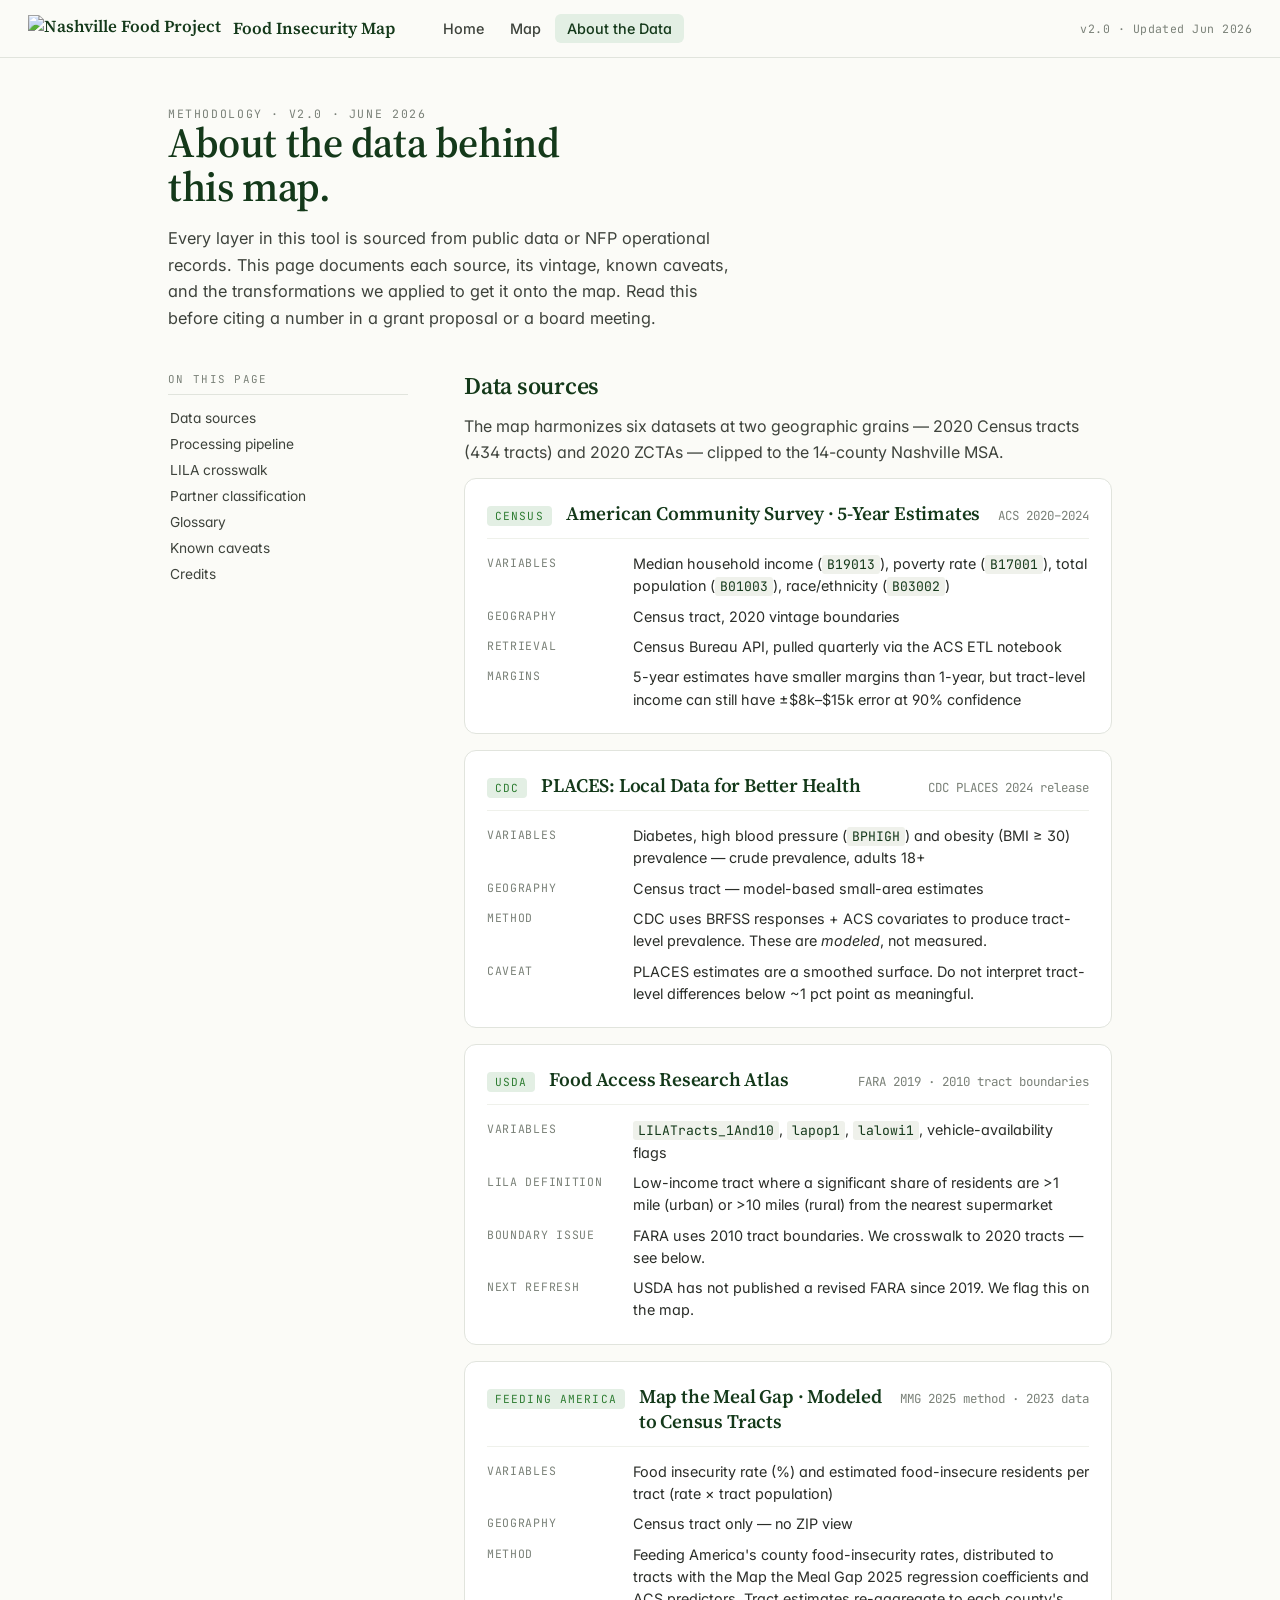
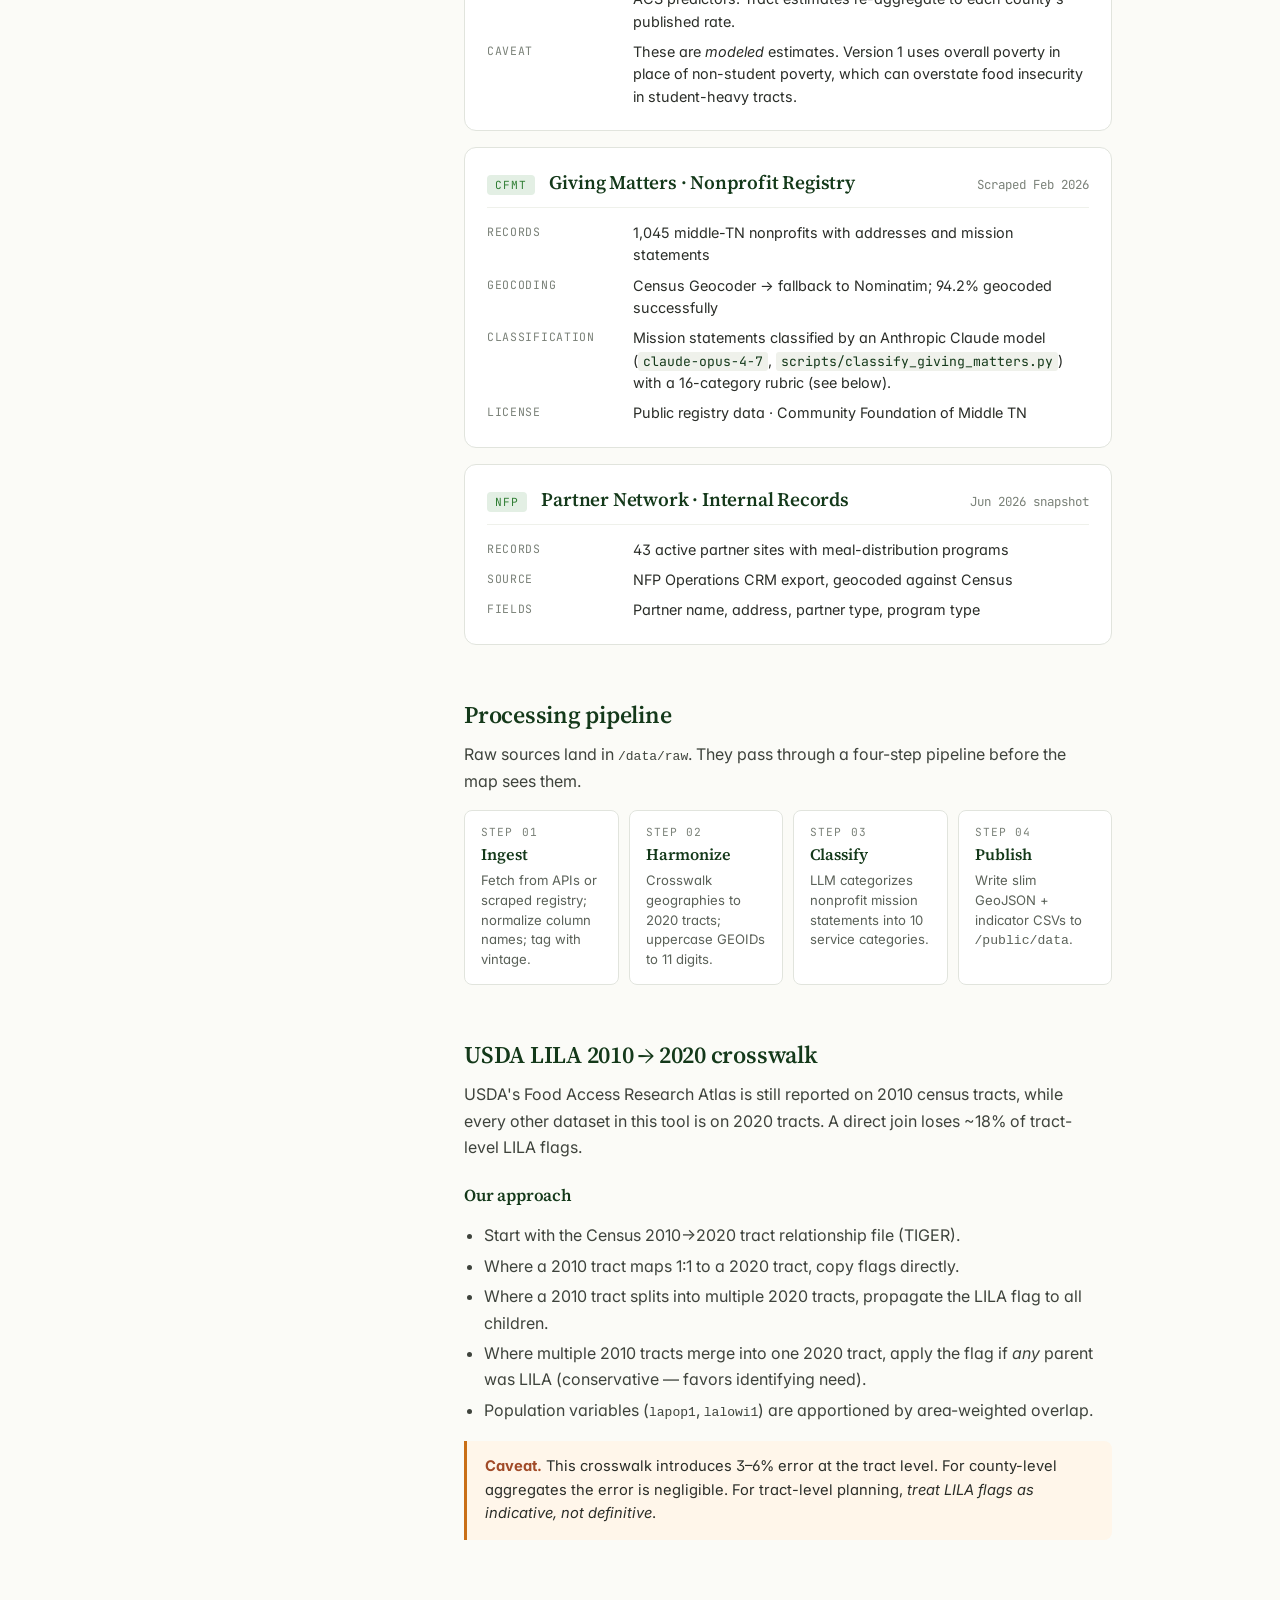
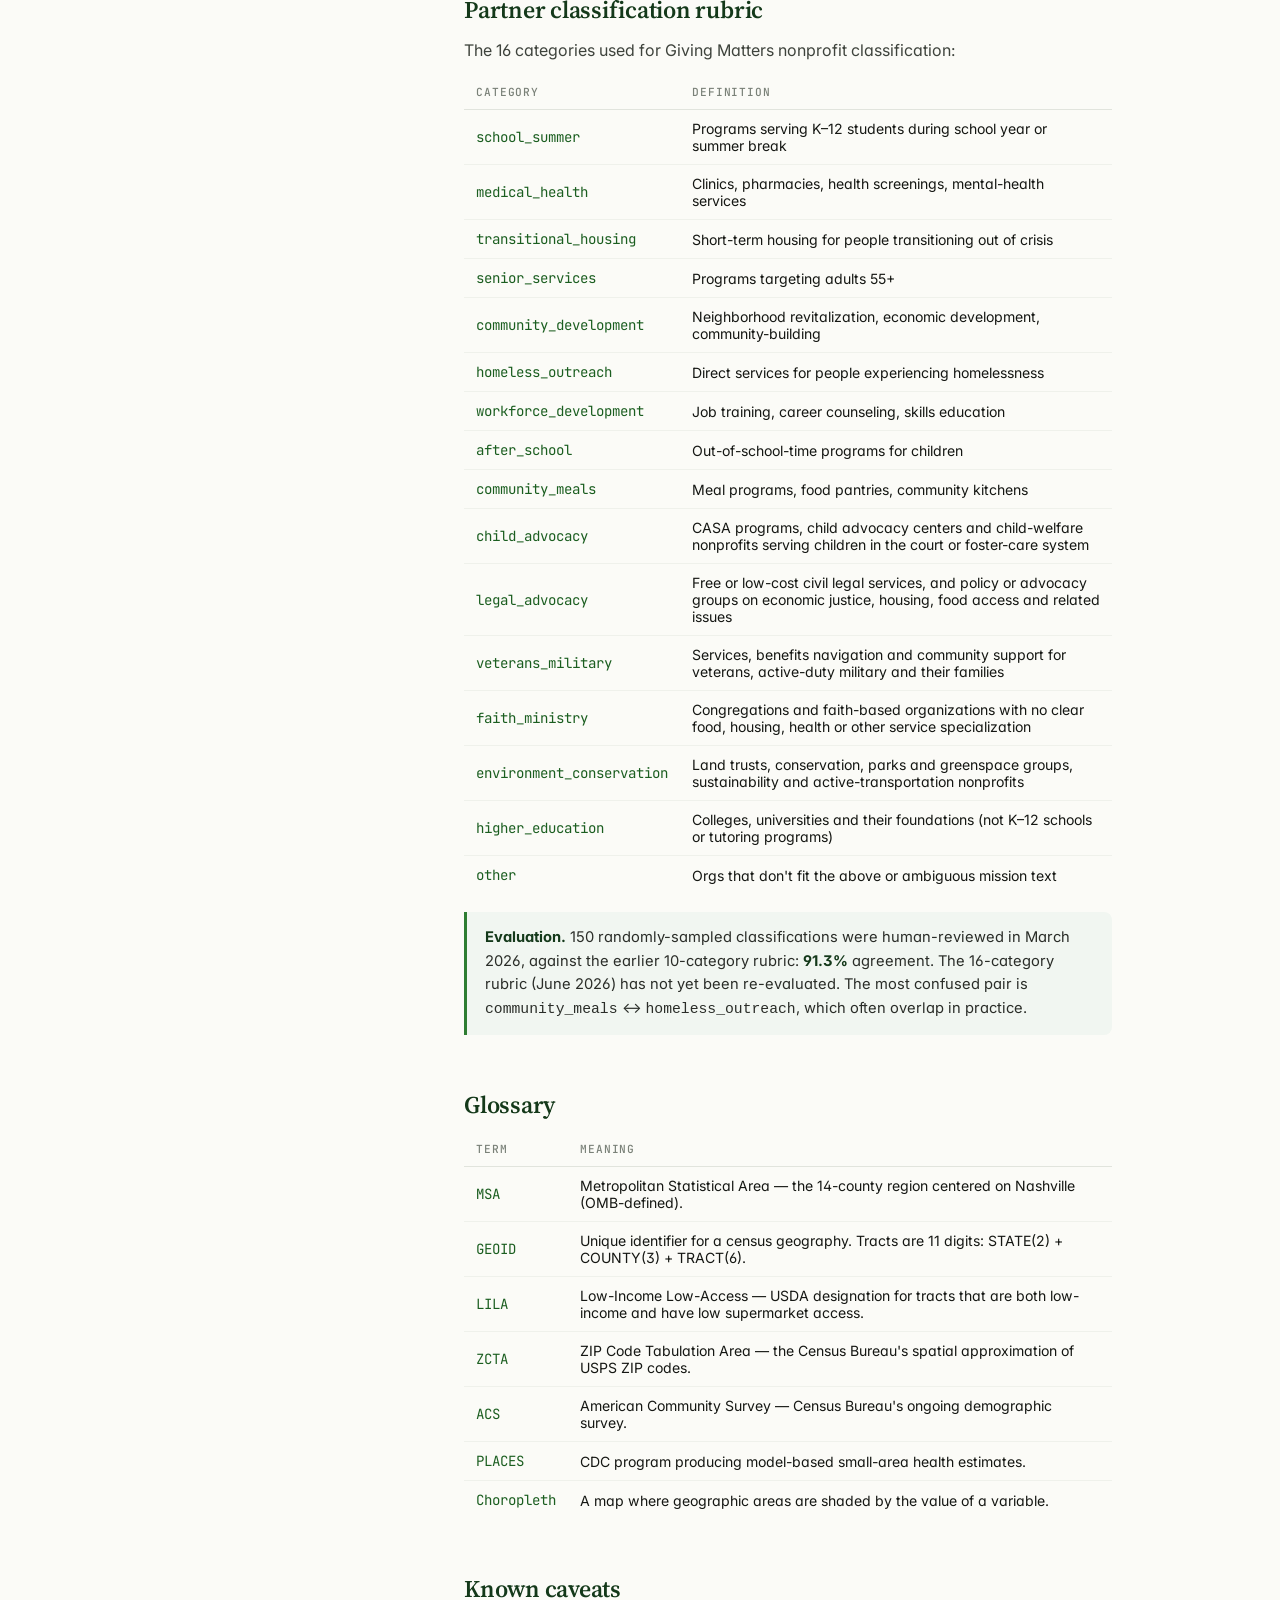
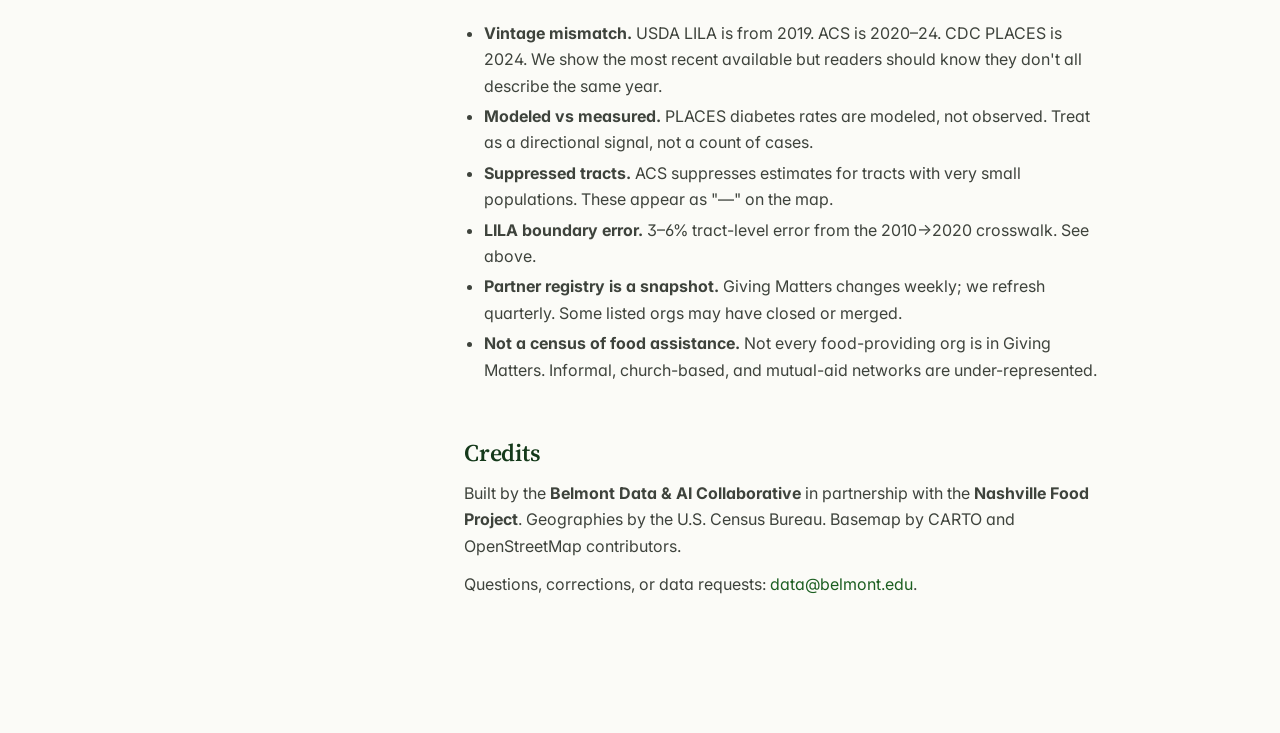
==== commit 11df88f3: "Real PNG export, complete CSV, accurate About/Home source copy - PNG: draws the current view onto a " ====
--- a/About.html
+++ b/About.html
@@ -28,6 +28,7 @@
     .page-head p { color: var(--ink-700); max-width: 58ch; line-height: 1.65; font-size: 1.02rem; }
 
     .layout { display: grid; grid-template-columns: 240px 1fr; gap: 56px; align-items: start; }
+    .layout > * { min-width: 0; }
     .toc { position: sticky; top: 80px; font-size: 0.86rem; }
     .toc .toc-title { font-family: var(--font-mono); font-size: 0.68rem; text-transform: uppercase; letter-spacing: 0.12em; color: var(--ink-500); margin-bottom: 10px; padding-bottom: 8px; border-bottom: 1px solid var(--ink-200); }
     .toc a { display: block; padding: 5px 0; color: var(--ink-700); border-left: 2px solid transparent; padding-left: 10px; margin-left: -10px; }
@@ -118,6 +119,14 @@
     @media (max-width: 880px) {
       .layout { grid-template-columns: 1fr; }
       .toc { position: static; }
+      .wrap { padding: 32px 16px 64px; }
+      /* Two-column tables stack on phones: term on its own line, definition under it. */
+      table.glossary thead { display: none; }
+      table.glossary tr, table.glossary td { display: block; }
+      table.glossary td { padding: 0 2px 10px; border-bottom: 0; }
+      table.glossary td.term { padding: 10px 2px 2px; border-top: 1px solid var(--ink-100); white-space: normal; overflow-wrap: anywhere; }
+      .source-card dl { grid-template-columns: 1fr; gap: 2px; }
+      .source-card dd { margin-bottom: 8px; overflow-wrap: anywhere; }
       .pipeline { grid-template-columns: 1fr 1fr; }
     }
   </style>
@@ -166,7 +175,7 @@
 
       <section id="sources">
         <h2>Data sources</h2>
-        <p>The map harmonizes five datasets at two geographic grains — 2020 Census tracts (434 tracts) and 2020 ZCTAs — clipped to the 14-county Nashville MSA.</p>
+        <p>The map harmonizes six datasets at two geographic grains — 2020 Census tracts (434 tracts) and 2020 ZCTAs — clipped to the 14-county Nashville MSA.</p>
 
         <div class="source-card">
           <div class="src-head">
@@ -189,7 +198,7 @@
             <span class="vintage">CDC PLACES 2024 release</span>
           </div>
           <dl>
-            <dt>Variables</dt><dd>Diabetes prevalence (crude, adults 18+)</dd>
+            <dt>Variables</dt><dd>Diabetes, high blood pressure (<code>BPHIGH</code>) and obesity (BMI ≥ 30) prevalence — crude prevalence, adults 18+</dd>
             <dt>Geography</dt><dd>Census tract — model-based small-area estimates</dd>
             <dt>Method</dt><dd>CDC uses BRFSS responses + ACS covariates to produce tract-level prevalence. These are <em>modeled</em>, not measured.</dd>
             <dt>Caveat</dt><dd>PLACES estimates are a smoothed surface. Do not interpret tract-level differences below ~1 pct point as meaningful.</dd>
@@ -212,6 +221,20 @@
 
         <div class="source-card">
           <div class="src-head">
+            <span class="tag">Feeding America</span>
+            <h3>Map the Meal Gap · Modeled to Census Tracts</h3>
+            <span class="vintage">MMG 2025 method · 2023 data</span>
+          </div>
+          <dl>
+            <dt>Variables</dt><dd>Food insecurity rate (%) and estimated food-insecure residents per tract (rate × tract population)</dd>
+            <dt>Geography</dt><dd>Census tract only — no ZIP view</dd>
+            <dt>Method</dt><dd>Feeding America's county food-insecurity rates, distributed to tracts with the Map the Meal Gap 2025 regression coefficients and ACS predictors. Tract estimates re-aggregate to each county's published rate.</dd>
+            <dt>Caveat</dt><dd>These are <em>modeled</em> estimates. Version 1 uses overall poverty in place of non-student poverty, which can overstate food insecurity in student-heavy tracts.</dd>
+          </dl>
+        </div>
+
+        <div class="source-card">
+          <div class="src-head">
             <span class="tag">CFMT</span>
             <h3>Giving Matters · Nonprofit Registry</h3>
             <span class="vintage">Scraped Feb 2026</span>
@@ -219,7 +242,7 @@
           <dl>
             <dt>Records</dt><dd>1,045 middle-TN nonprofits with addresses and mission statements</dd>
             <dt>Geocoding</dt><dd>Census Geocoder → fallback to Nominatim; 94.2% geocoded successfully</dd>
-            <dt>Classification</dt><dd>Mission statements run through Claude Haiku with a 16-category rubric (see below). Human-spot-checked at n=150.</dd>
+            <dt>Classification</dt><dd>Mission statements classified by an Anthropic Claude model (<code>claude-opus-4-7</code>, <code>scripts/classify_giving_matters.py</code>) with a 16-category rubric (see below).</dd>
             <dt>License</dt><dd>Public registry data · Community Foundation of Middle TN</dd>
           </dl>
         </div>
@@ -293,8 +316,8 @@
           </tbody>
         </table>
         <div class="callout">
-          <strong>Evaluation.</strong> 150 randomly-sampled classifications were human-reviewed in March 2026.
-          Agreement with ground truth: <strong>91.3%</strong>. The most confused pair is <code>community_meals</code> ↔ <code>homeless_outreach</code>,
+          <strong>Evaluation.</strong> 150 randomly-sampled classifications were human-reviewed in March 2026, against the
+          earlier 10-category rubric: <strong>91.3%</strong> agreement. The 16-category rubric (June 2026) has not yet been re-evaluated. The most confused pair is <code>community_meals</code> ↔ <code>homeless_outreach</code>,
           which often overlap in practice.
         </div>
       </section>
--- a/styles.css
+++ b/styles.css
@@ -229,6 +229,15 @@
 ::-webkit-scrollbar-thumb { background: var(--ink-200); border-radius: 10px; border: 2px solid var(--paper); }
 ::-webkit-scrollbar-thumb:hover { background: var(--ink-300); }
 
+/* --- Tablets: drop the breadcrumb and "Built with" so the nav stays one line --- */
+@media (max-width: 1100px) {
+  .topnav .meta { display: none; }
+}
+@media (max-width: 900px) {
+  .topnav { gap: 14px; padding: 12px 18px; }
+  .topnav .partner-lockup .by { display: none; }
+}
+
 /* --- Phones: compact nav (logo + page links only) --- */
 @media (max-width: 760px) {
   .topnav { gap: 8px; padding: 8px 12px; flex-wrap: wrap; }
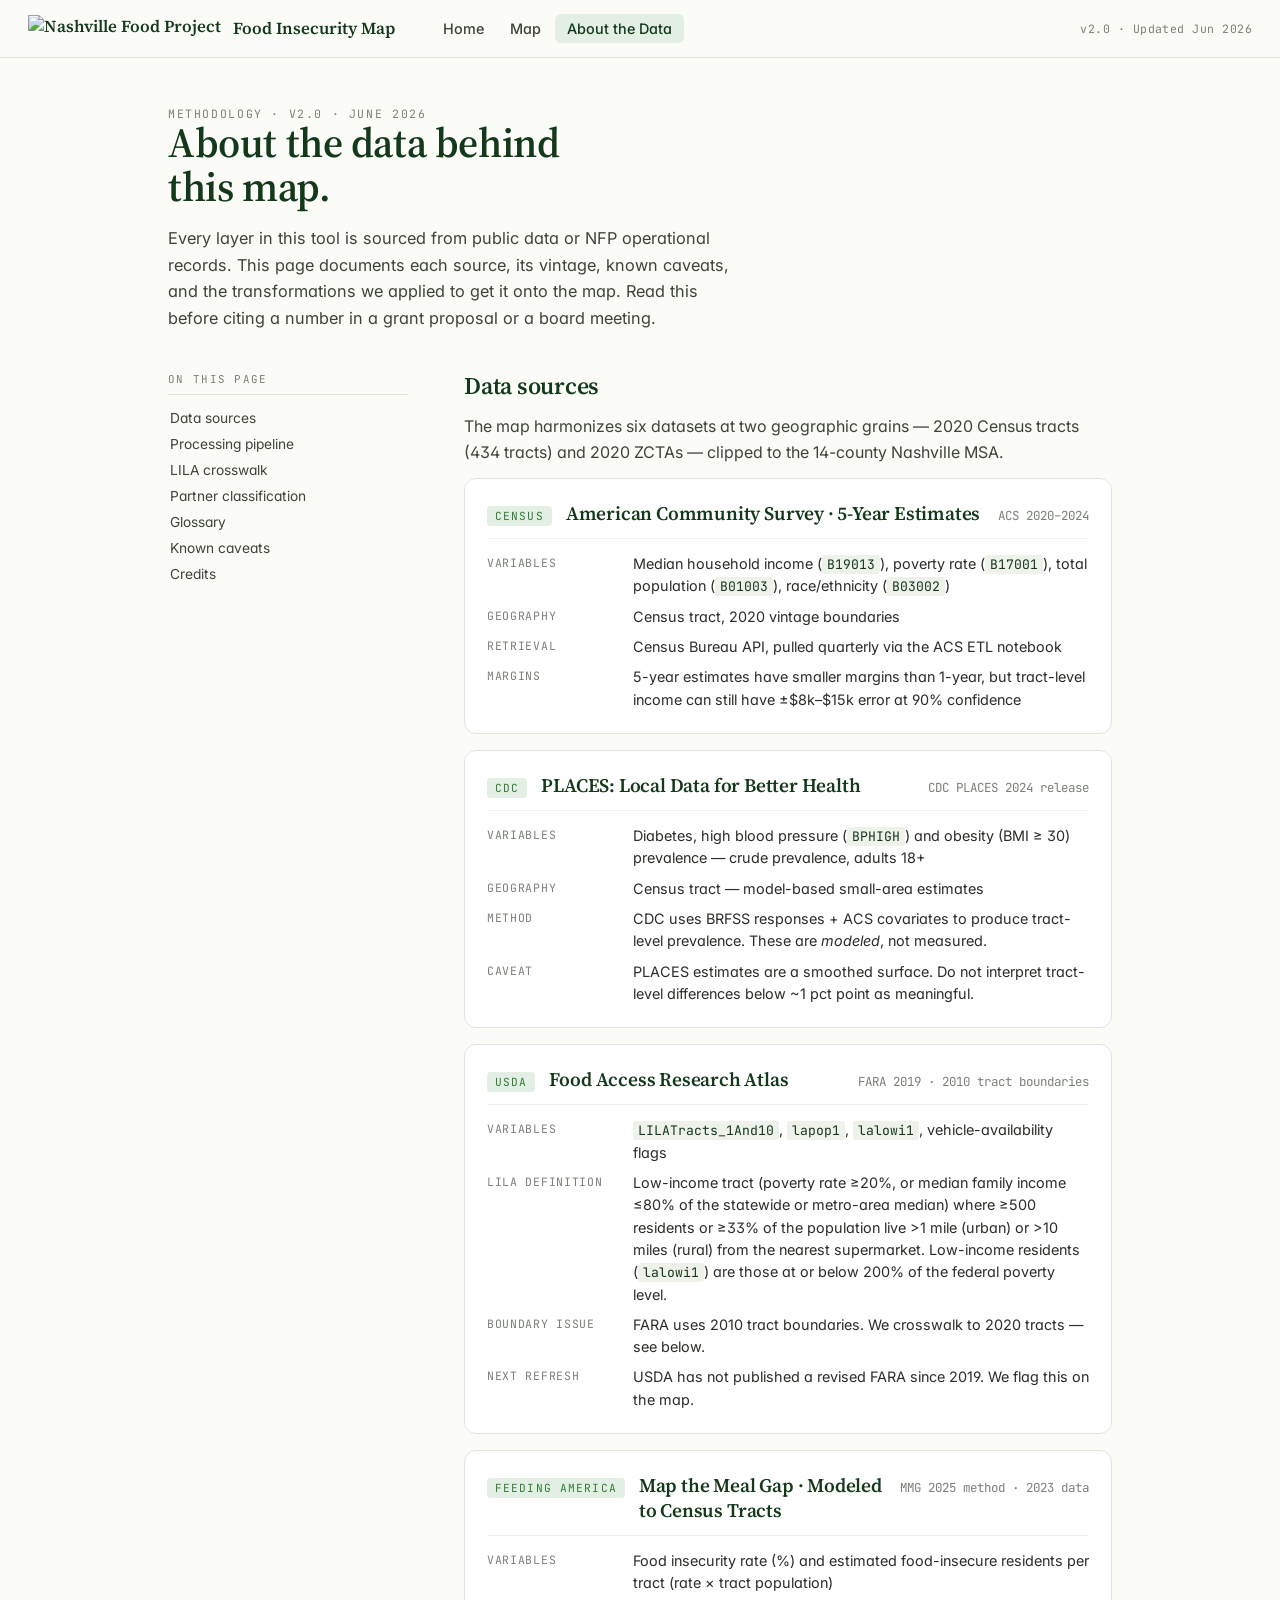
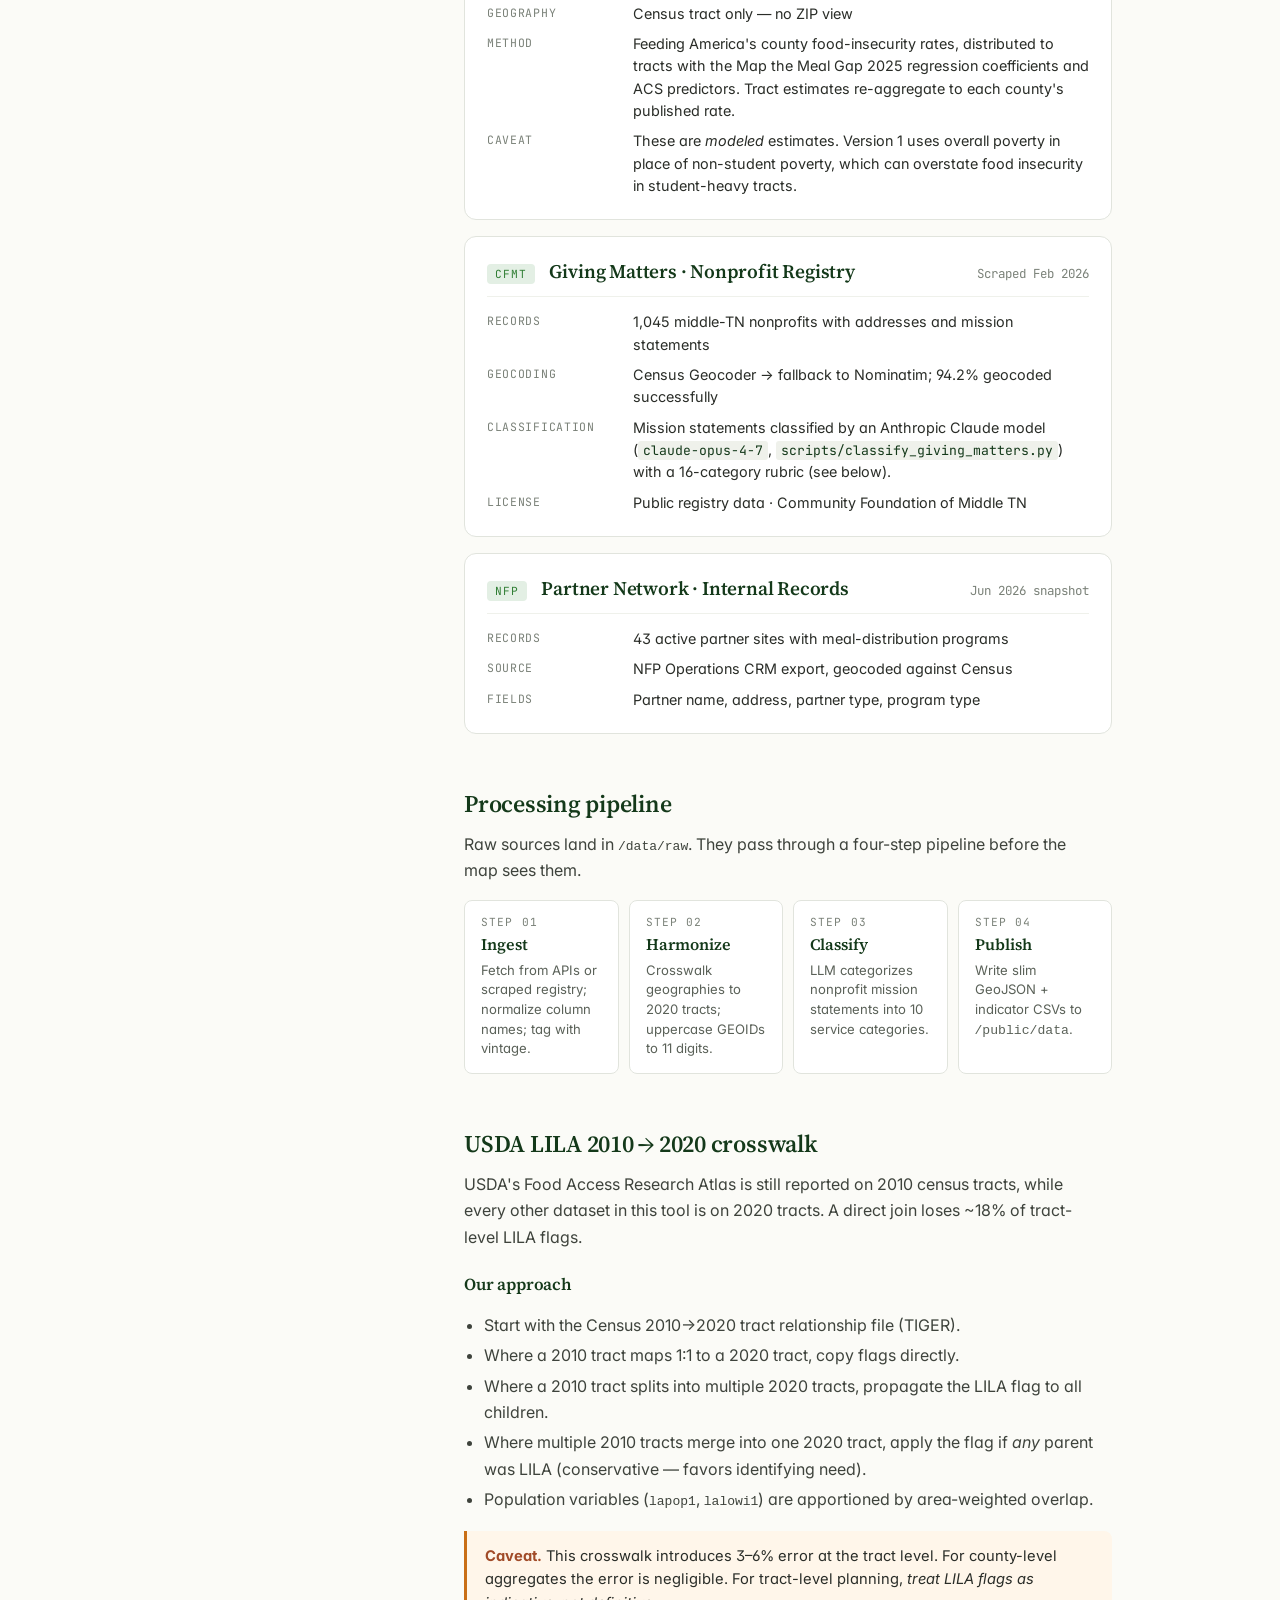
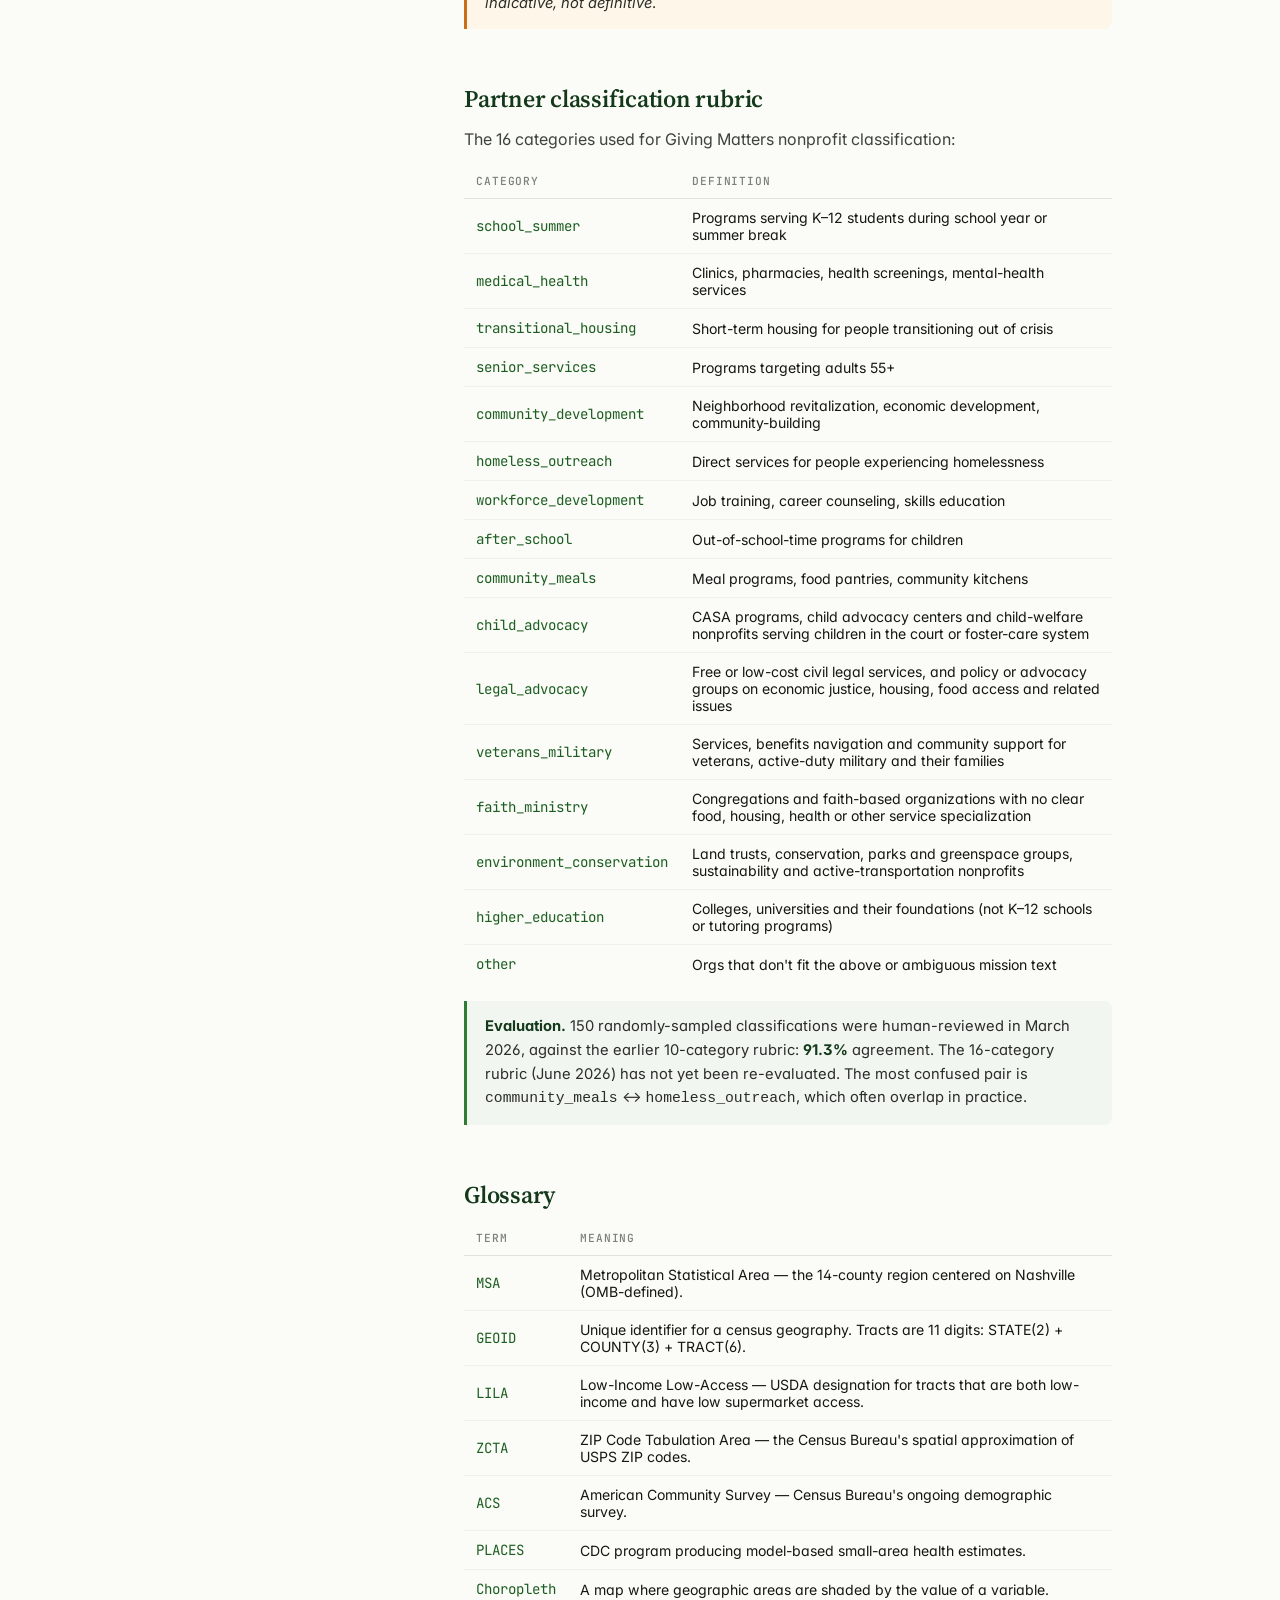
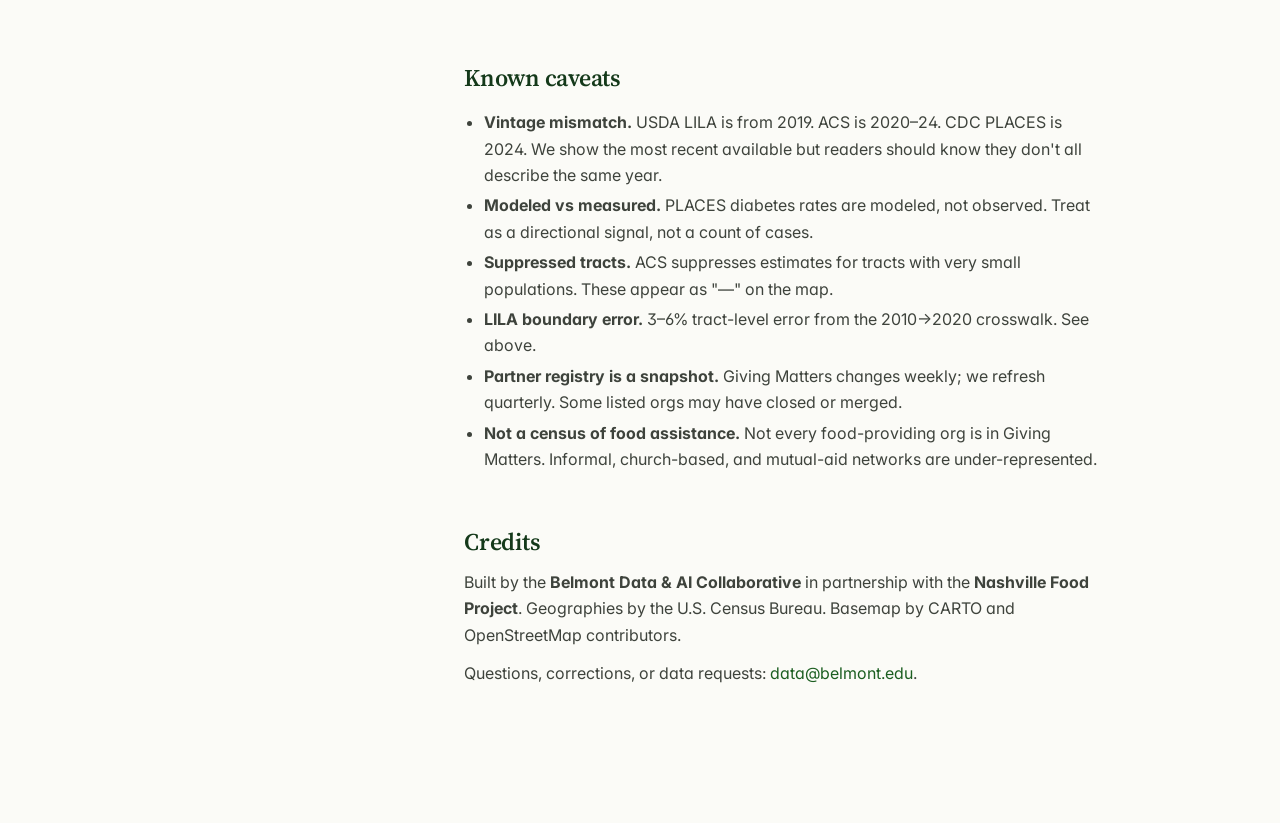
==== commit df7f4e8c: "Correct USDA definitions; PDF export prints the full map image - LILA caption: a low-income tract is" ====
--- a/About.html
+++ b/About.html
@@ -213,7 +213,7 @@
           </div>
           <dl>
             <dt>Variables</dt><dd><code>LILATracts_1And10</code>, <code>lapop1</code>, <code>lalowi1</code>, vehicle-availability flags</dd>
-            <dt>LILA definition</dt><dd>Low-income tract where a significant share of residents are &gt;1 mile (urban) or &gt;10 miles (rural) from the nearest supermarket</dd>
+            <dt>LILA definition</dt><dd>Low-income tract (poverty rate ≥20%, or median family income ≤80% of the statewide or metro-area median) where ≥500 residents or ≥33% of the population live &gt;1 mile (urban) or &gt;10 miles (rural) from the nearest supermarket. Low-income residents (<code>lalowi1</code>) are those at or below 200% of the federal poverty level.</dd>
             <dt>Boundary issue</dt><dd>FARA uses 2010 tract boundaries. We crosswalk to 2020 tracts — see below.</dd>
             <dt>Next refresh</dt><dd>USDA has not published a revised FARA since 2019. We flag this on the map.</dd>
           </dl>
